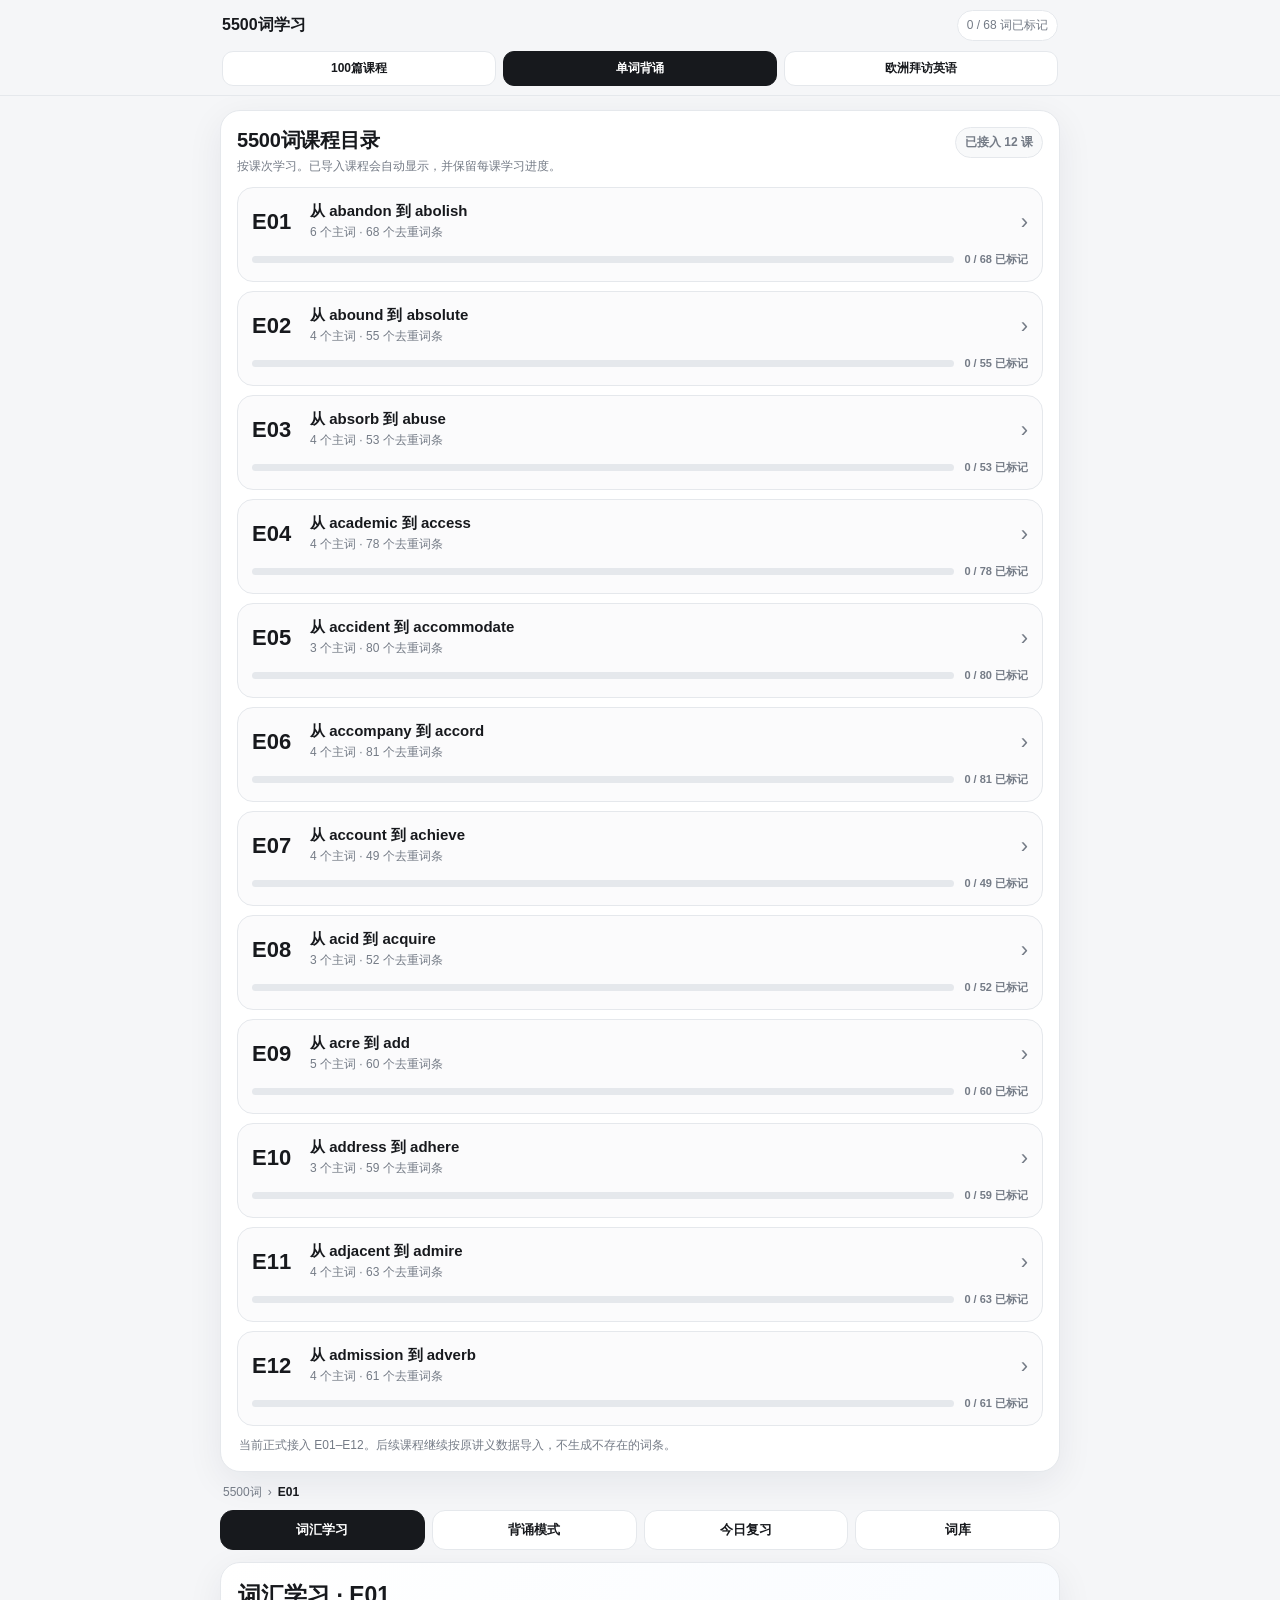
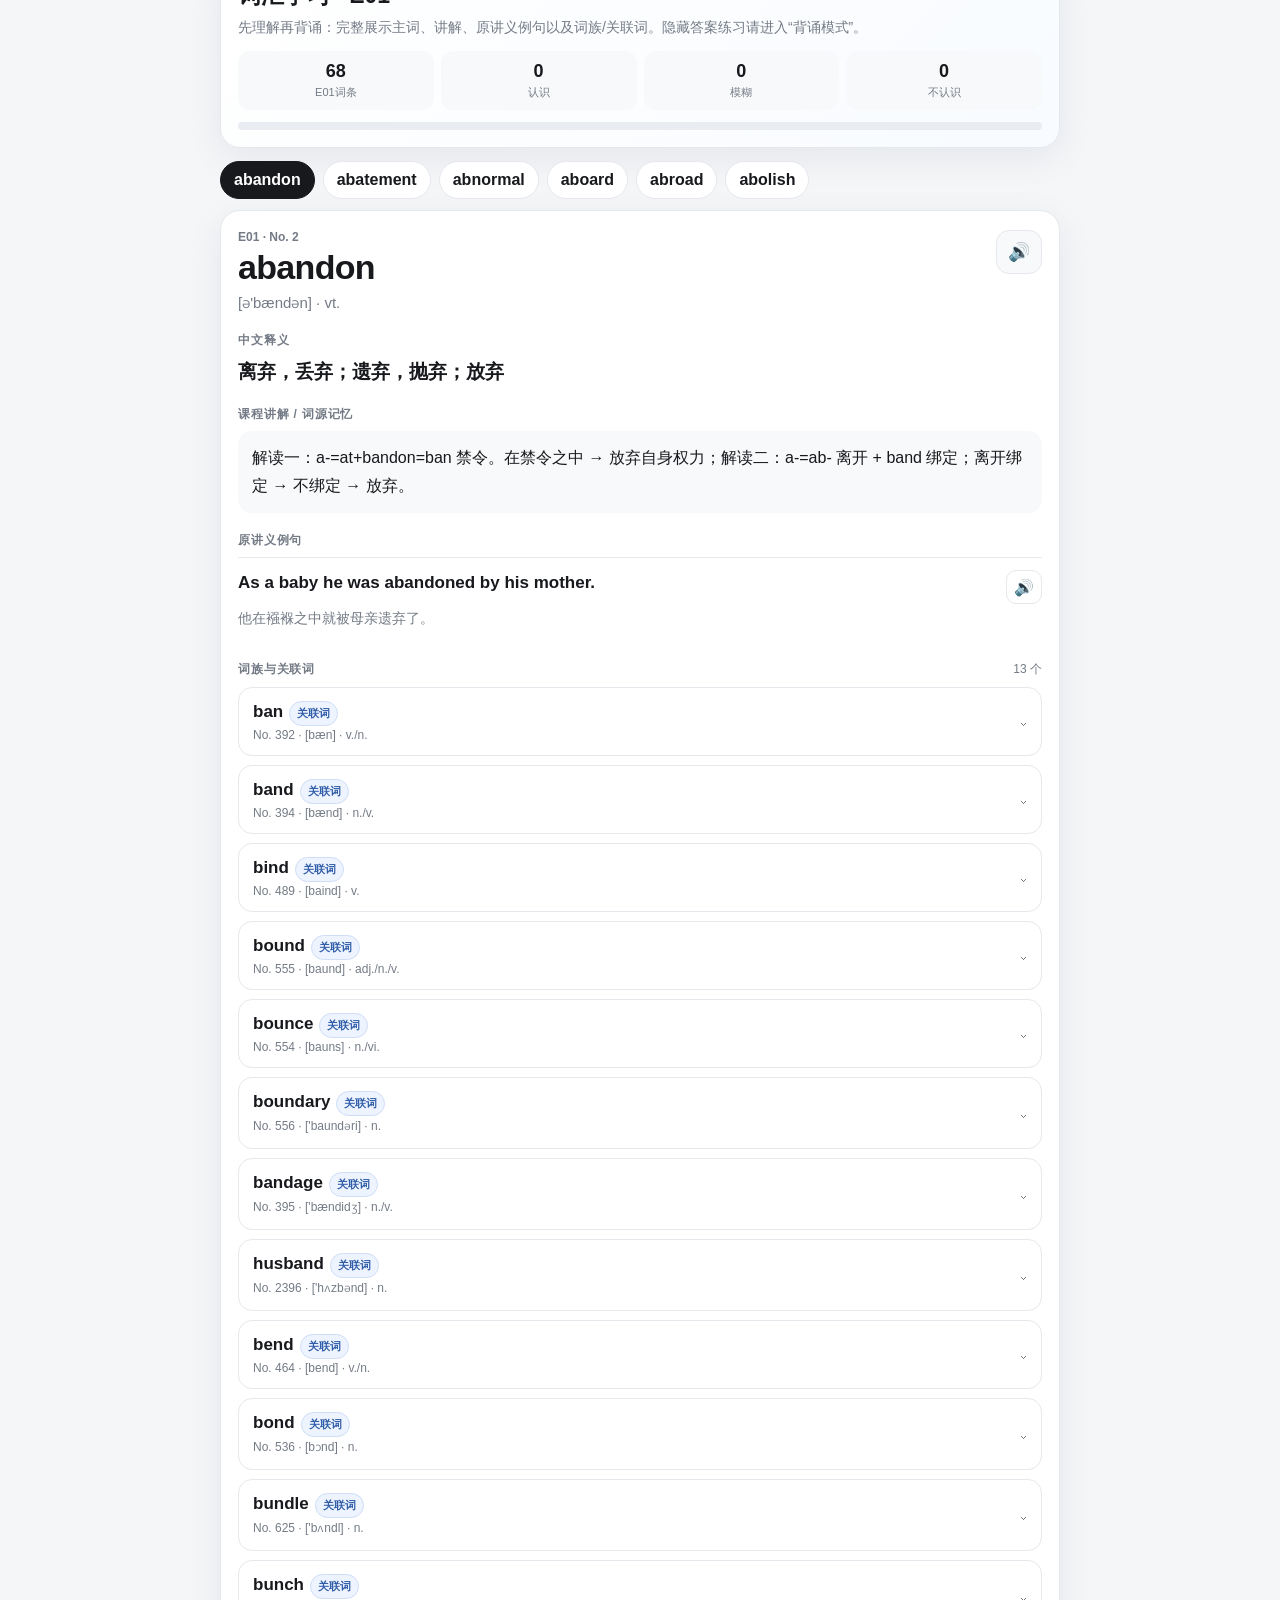
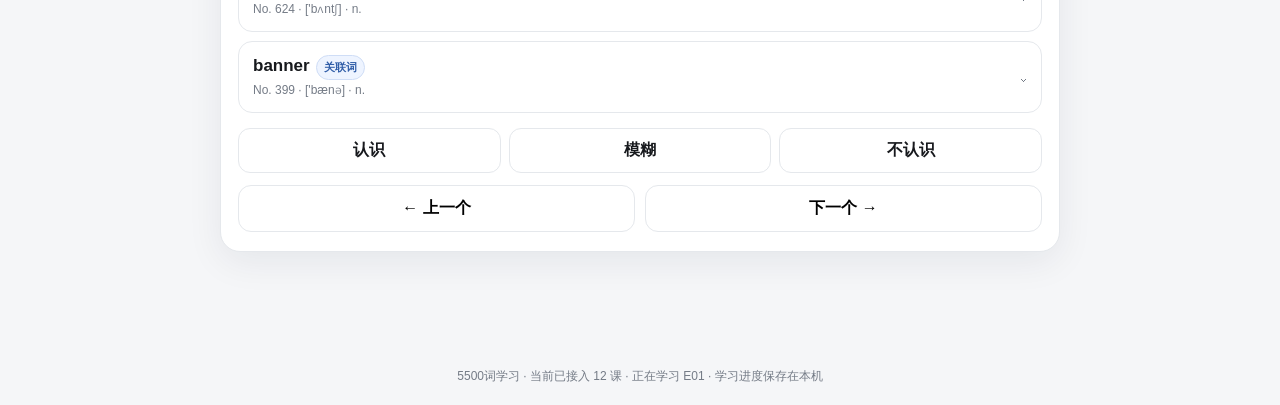
==== vocab.html @ 500f9f82 "feat: show E01-E12 vocabulary coverage" ====
<!doctype html>
<html lang="zh-CN">
<head>
<meta charset="utf-8">
<meta name="viewport" content="width=device-width, initial-scale=1, viewport-fit=cover">
<meta name="apple-mobile-web-app-capable" content="yes">
<meta name="apple-mobile-web-app-status-bar-style" content="default">
<link rel="manifest" href="./manifest.webmanifest">
<link rel="apple-touch-icon" href="./apple-touch-icon.png">
<meta name="theme-color" content="#f5f6f8">
<title>5500词课程｜背英语</title>
<link rel="stylesheet" href="./vocab.css">
<link rel="stylesheet" href="./vocab-directory.css">
</head>
<body>
<header><div class="top"><div class="brand">5500词学习</div><div class="pill" id="pstate">0 / 0 词已标记</div></div><nav class="global-nav" aria-label="学习板块"><a href="./index.html">100篇课程</a><a class="active" href="./vocab.html" aria-current="page">单词背诵</a><a href="./visit.html">欧洲拜访英语</a></nav></header>
<main>
<section class="course-directory" id="course-directory" aria-label="单词课程目录">
  <div class="directory-head"><div><div class="directory-title">5500词课程目录</div><div class="directory-sub">按课次学习。已导入课程会自动显示，并保留每课学习进度。</div></div><div class="directory-count" id="directory-count">已接入 0 课</div></div>
  <div class="directory-list" id="directory-list"></div>
  <div class="directory-note">当前正式接入 E01–E12。后续课程继续按原讲义数据导入，不生成不存在的词条。</div>
</section>
<div class="course-breadcrumb"><span>5500词</span><span>›</span><b id="crumb-lesson">E01</b></div>
<div class="module-nav"><button id="nav-course" class="active" onclick="setModule('course')">词汇学习</button><button id="nav-memorize" onclick="setModule('memorize')">背诵模式</button><button id="nav-review" onclick="setModule('review')">今日复习</button><button id="nav-library" onclick="setModule('library')">词库</button></div>
<section class="hero"><h1 id="hero-title">词汇学习</h1><p id="hero-desc"></p><div class="statgrid"><div class="stat"><b id="st-total">0</b><span id="st-total-label">词条</span></div><div class="stat"><b id="st-know">0</b><span>认识</span></div><div class="stat"><b id="st-fuzzy">0</b><span>模糊</span></div><div class="stat"><b id="st-no">0</b><span>不认识</span></div></div><div class="progress"><i id="bar"></i></div></section>
<section id="course-view"><div class="tabs" id="tabs"></div><div id="cards"></div></section>
<section id="memorize-view" class="hidden"></section><section id="review-view" class="hidden"></section><section id="library-view" class="hidden"></section>
</main>
<footer>5500词学习 · <span id="footer-current">当前已接入 12 课</span> · 学习进度保存在本机</footer>
<script src="./vocab-data-1.js"></script><script src="./vocab-data-2.js"></script><script src="./vocab-e02.js"></script><script src="./vocab-e03.js"></script><script src="./vocab-app-v2.js"></script><script src="./vocab-app-extend.js"></script>
</body></html>
---- vocab.css ----
:root{--bg:#f5f6f8;--card:#fff;--text:#17191d;--muted:#747b86;--line:#e5e8ec;--blue:#2563eb;--green:#17803d;--amber:#a86600;--red:#b42318;--shadow:0 10px 36px rgba(20,30,55,.07)}
@media(prefers-color-scheme:dark){:root{--bg:#0f1115;--card:#171a21;--text:#f3f5f7;--muted:#a6adb7;--line:#2a3039;--blue:#7da2ff;--shadow:none}}
*{box-sizing:border-box}html{scroll-behavior:smooth}
body{margin:0;background:var(--bg);color:var(--text);font-family:-apple-system,BlinkMacSystemFont,"SF Pro Text","PingFang SC","Helvetica Neue",Arial,sans-serif;-webkit-font-smoothing:antialiased}
button,input{font:inherit}
header{position:sticky;top:0;z-index:30;background:color-mix(in srgb,var(--bg) 92%,transparent);backdrop-filter:blur(18px);border-bottom:1px solid var(--line)}
.top{max-width:860px;margin:auto;padding:10px 12px;display:flex;align-items:center;gap:10px}
.brand{font-weight:850;flex:1}.pill{font-size:12px;color:var(--muted);padding:6px 9px;border:1px solid var(--line);border-radius:999px;background:var(--card)}
.global-nav{max-width:860px;margin:auto;padding:0 12px 9px;display:grid;grid-template-columns:repeat(3,1fr);gap:7px}.global-nav a{text-decoration:none;text-align:center;color:var(--text);background:var(--card);border:1px solid var(--line);border-radius:11px;padding:8px 4px;font-size:12px;font-weight:800}.global-nav a.active{background:var(--text);color:var(--card);border-color:var(--text)}
main{max-width:860px;margin:auto;padding:12px 10px 84px}
.module-nav{display:grid;grid-template-columns:repeat(4,1fr);gap:7px;margin:2px 0 12px}
.module-nav button{padding:10px 5px;border:1px solid var(--line);border-radius:13px;background:var(--card);font-size:13px;font-weight:800;color:var(--text)}
.module-nav button.active{background:#17191d;color:#fff;border-color:#17191d}
.hero{background:linear-gradient(135deg,#fff 0%,#f8fbff 100%);border:1px solid var(--line);border-radius:20px;padding:17px;margin-bottom:12px;box-shadow:var(--shadow)}
.hero h1{font-size:23px;margin:0 0 6px}.hero p{margin:0;color:var(--muted);line-height:1.55;font-size:14px}
.statgrid{display:grid;grid-template-columns:repeat(4,1fr);gap:7px;margin-top:13px}
.stat{background:color-mix(in srgb,var(--bg) 70%,var(--card));border-radius:12px;padding:10px 6px;text-align:center}.stat b{display:block;font-size:18px}.stat span{font-size:11px;color:var(--muted)}
.progress{height:8px;background:#e9edf2;border-radius:999px;overflow:hidden;margin-top:12px}.progress>i{display:block;height:100%;width:0;background:#2563eb;transition:.25s}
.mode-switch{display:flex;gap:8px;margin:0 0 12px}
.mode-switch button{flex:1;border:1px solid var(--line);background:var(--card);border-radius:13px;padding:10px;font-weight:800}
.mode-switch button.active{background:#eaf2ff;color:#174ea6;border-color:#bdd0f8}
.tabs{display:flex;gap:8px;overflow:auto;padding:1px 0 11px}
.tab{border:1px solid var(--line);background:var(--card);border-radius:999px;padding:9px 13px;font-weight:750;white-space:nowrap;color:var(--text)}
.tab.active{background:#17191d;color:#fff;border-color:#17191d}
.card{background:var(--card);border:1px solid var(--line);border-radius:20px;padding:19px 17px;margin-bottom:12px;box-shadow:var(--shadow)}
.headline{display:flex;gap:10px;align-items:flex-start}.num{font-size:12px;color:var(--muted);font-weight:800;margin-bottom:5px}
.word{font-size:34px;font-weight:850;letter-spacing:-.02em;line-height:1.1;cursor:pointer}.ipa{font-size:15px;color:var(--muted);margin-top:7px}
.speak{margin-left:auto;border:1px solid var(--line);background:color-mix(in srgb,var(--bg) 70%,var(--card));border-radius:13px;min-width:44px;height:44px;padding:0 11px;font-size:18px}
.section{margin-top:19px}.label{font-size:12px;font-weight:850;letter-spacing:.07em;color:var(--muted);text-transform:uppercase;margin-bottom:8px}
.meaning{font-size:19px;line-height:1.6;font-weight:650}.explain{font-size:16px;line-height:1.75;background:color-mix(in srgb,var(--bg) 70%,var(--card));border-radius:14px;padding:13px 14px}
.example{padding:12px 0;border-top:1px solid var(--line)}.example:first-child{border-top:0;padding-top:0}
.ex-top{display:flex;gap:8px;align-items:flex-start}.en{font-size:17px;line-height:1.55;font-weight:620;flex:1;cursor:pointer}.zh{font-size:14px;color:var(--muted);line-height:1.55;margin-top:4px}
.ex-speak{border:1px solid var(--line);background:var(--card);border-radius:10px;min-width:36px;height:34px}
.related-head{display:flex;align-items:center;justify-content:space-between;gap:10px}.related-count{font-size:12px;color:var(--muted)}
details{border:1px solid var(--line);border-radius:14px;margin-top:9px;overflow:hidden;background:#fff}
summary{list-style:none;cursor:pointer;padding:13px 14px;display:grid;grid-template-columns:1fr auto;gap:2px 10px;align-items:center}
summary::-webkit-details-marker{display:none}.rword{font-weight:800;font-size:17px}.rmeta{font-size:12px;color:var(--muted)}.chev{grid-column:2;grid-row:1/3;color:var(--muted)}
.rbody{border-top:1px solid var(--line);padding:13px 14px;background:color-mix(in srgb,var(--bg) 55%,var(--card))}
.tag{display:inline-block;font-size:11px;padding:4px 7px;border-radius:999px;background:#fff4e5;color:#9a5b00;margin-left:6px;border:1px solid #f4d2a4}
.rstate{font-size:11px;font-weight:800;padding:4px 7px;border-radius:999px;justify-self:end;align-self:center}
.rstate.know{background:#eaf7ee;color:#176b2e}.rstate.fuzzy{background:#fff7e6;color:#8a5b00}.rstate.no{background:#fff0ef;color:#a1271b}
.status,.related-status{display:grid;grid-template-columns:1fr 1fr 1fr;gap:8px;margin-top:15px}
.status button,.related-status button{border:1px solid var(--line);border-radius:12px;padding:11px 5px;background:var(--card);font-weight:800;color:var(--text)}
.status button.active[data-state="know"],.related-status button.active[data-rstate="know"]{background:#eaf7ee;color:#176b2e;border-color:#b7dfc2}
.status button.active[data-state="fuzzy"],.related-status button.active[data-rstate="fuzzy"]{background:#fff7e6;color:#8a5b00;border-color:#eed29a}
.status button.active[data-state="no"],.related-status button.active[data-rstate="no"]{background:#fff0ef;color:#a1271b;border-color:#efbbb5}
.collapse-bottom{width:100%;margin-top:14px;border:1px solid var(--line);border-radius:12px;padding:11px;background:color-mix(in srgb,var(--bg) 75%,var(--card));color:var(--text);font-weight:800}
.nav{display:grid;grid-template-columns:1fr 1fr;gap:10px;margin-top:12px}.nav button{padding:12px;border:1px solid var(--line);border-radius:13px;background:var(--card);font-weight:800}
.answer-cover{text-align:center;padding:22px 4px 8px}.answer-cover p{color:var(--muted);font-size:14px}.reveal{width:100%;padding:13px;border:0;border-radius:14px;background:#17191d;color:#fff;font-weight:850}
.queue-meta{font-size:13px;color:var(--muted);margin-bottom:10px}.queue-actions{display:flex;gap:8px;flex-wrap:wrap;margin-top:12px}.queue-actions button{border:1px solid var(--line);background:var(--card);border-radius:999px;padding:8px 11px;font-size:12px;font-weight:750}
.search{width:100%;border:1px solid var(--line);border-radius:13px;padding:12px 13px;background:var(--card);font-size:16px;outline:none}
.wordlist{margin-top:10px}.wordrow{display:grid;grid-template-columns:1fr auto;gap:4px 10px;padding:12px 2px;border-top:1px solid var(--line);cursor:pointer}.wordrow:first-child{border-top:0}.wordrow b{font-size:16px}.wordrow small{color:var(--muted)}.state-dot{font-size:11px;font-weight:800;border-radius:999px;padding:4px 7px;align-self:center}
.empty{text-align:center;color:var(--muted);padding:30px 10px;line-height:1.6}
.hidden{display:none!important}
footer{text-align:center;color:var(--muted);font-size:12px;padding:20px}
@media(max-width:520px){main{padding-left:8px;padding-right:8px}.card,.hero{border-radius:18px}.word{font-size:32px}.module-nav button{font-size:12px;padding:9px 2px}.statgrid{grid-template-columns:repeat(2,1fr)}}
---- vocab-directory.css ----
.course-directory{background:var(--card);border:1px solid var(--line);border-radius:20px;padding:16px;margin:2px 0 12px;box-shadow:var(--shadow)}
.directory-head{display:flex;align-items:flex-start;justify-content:space-between;gap:12px;margin-bottom:12px}.directory-title{font-size:20px;font-weight:850;letter-spacing:-.01em}.directory-sub{font-size:12px;color:var(--muted);margin-top:4px}.directory-count{font-size:12px;font-weight:800;color:var(--muted);border:1px solid var(--line);border-radius:999px;padding:6px 9px;white-space:nowrap;background:color-mix(in srgb,var(--bg) 70%,var(--card))}
.directory-list{display:grid;gap:9px}.directory-item{width:100%;border:1px solid var(--line);background:color-mix(in srgb,var(--bg) 45%,var(--card));border-radius:16px;padding:14px;text-align:left;color:var(--text);cursor:pointer}.directory-item:active{transform:scale(.995)}
.directory-row{display:flex;align-items:center;gap:10px}.directory-code{font-size:22px;font-weight:900;min-width:48px}.directory-meta{flex:1;min-width:0}.directory-name{font-weight:820;font-size:15px}.directory-detail{font-size:12px;color:var(--muted);margin-top:3px}.directory-arrow{font-size:22px;color:var(--muted)}
.directory-progress-row{display:flex;align-items:center;gap:10px;margin-top:11px}.directory-progress{height:7px;background:var(--line);border-radius:999px;overflow:hidden;flex:1}.directory-progress i{display:block;height:100%;width:0;background:var(--blue);transition:.25s}.directory-progress-text{font-size:11px;color:var(--muted);font-weight:750;white-space:nowrap}
.directory-note{font-size:12px;color:var(--muted);line-height:1.55;margin-top:10px;padding:0 2px}.course-breadcrumb{display:flex;align-items:center;gap:6px;font-size:12px;color:var(--muted);margin:0 0 9px 3px}.course-breadcrumb b{color:var(--text)}
@media(max-width:520px){.course-directory{border-radius:18px;padding:14px}.directory-title{font-size:18px}.directory-code{font-size:20px}.directory-count{font-size:11px;padding:5px 8px}}
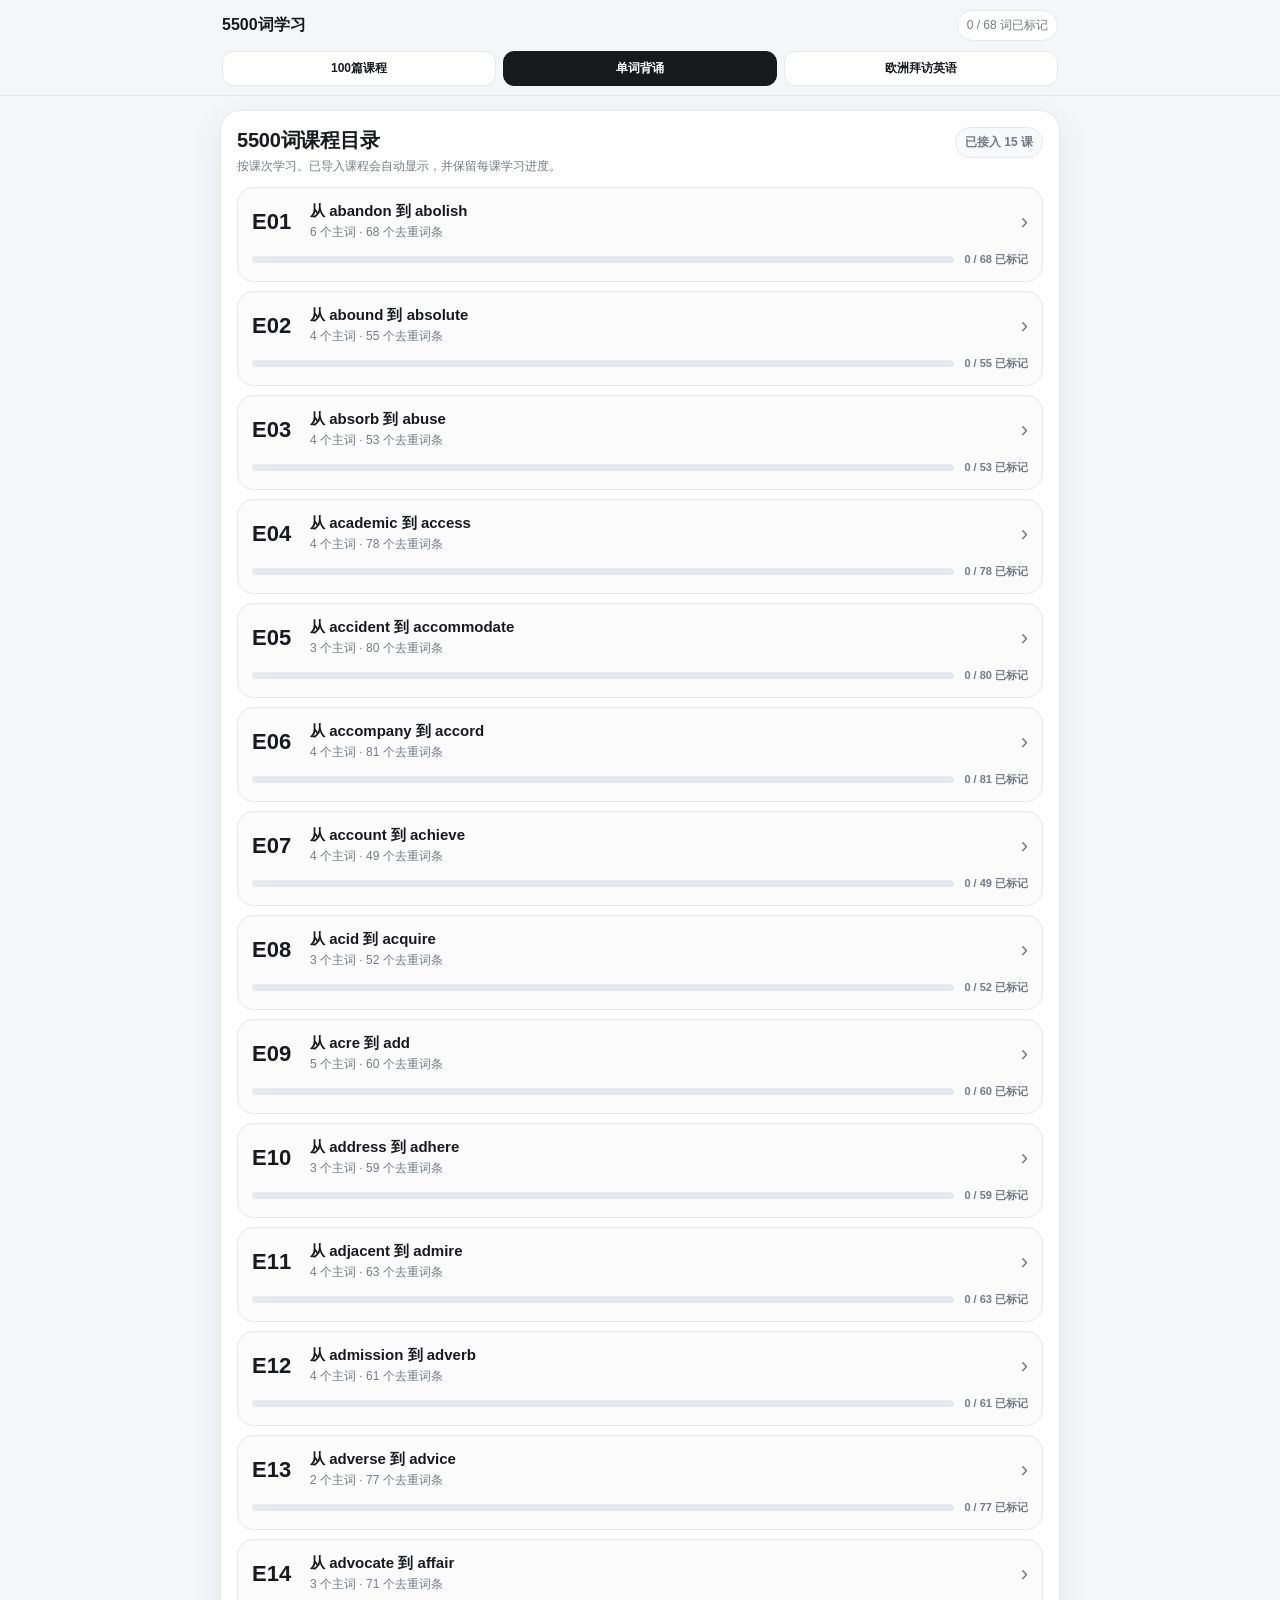
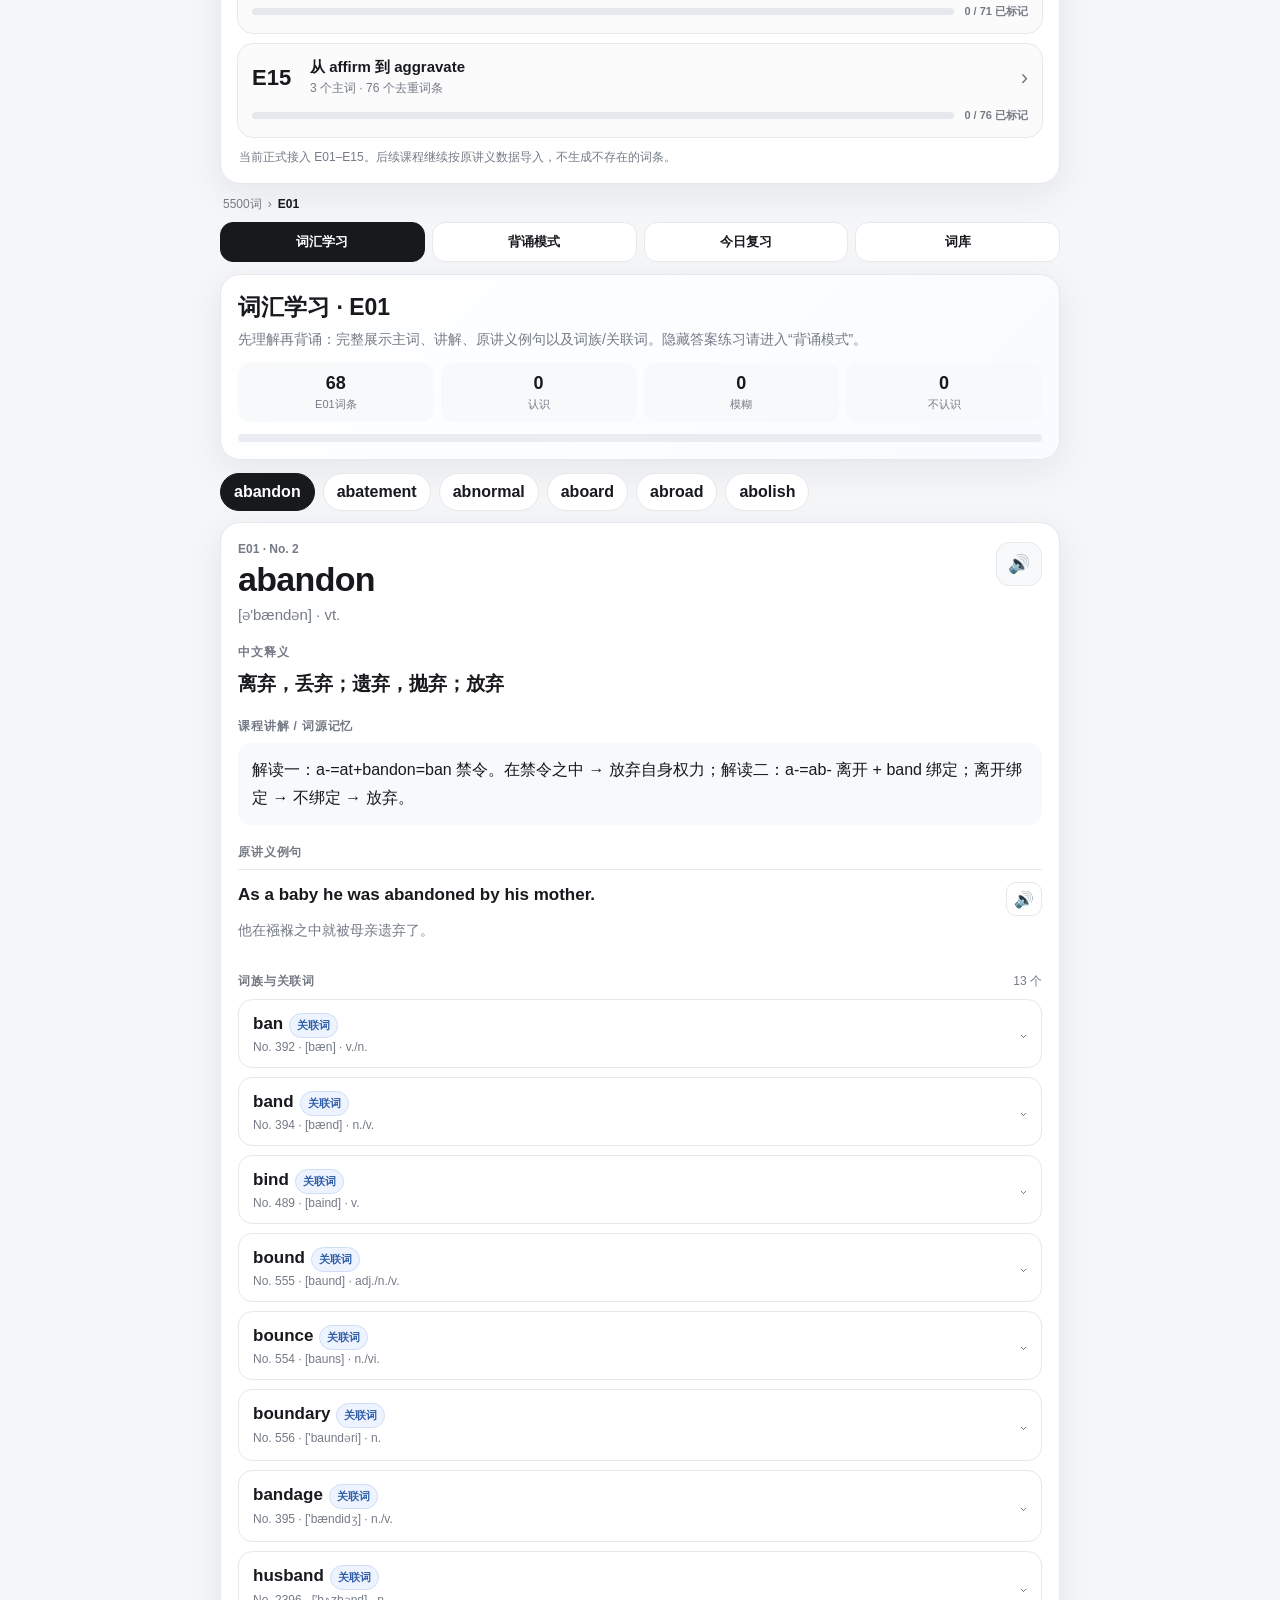
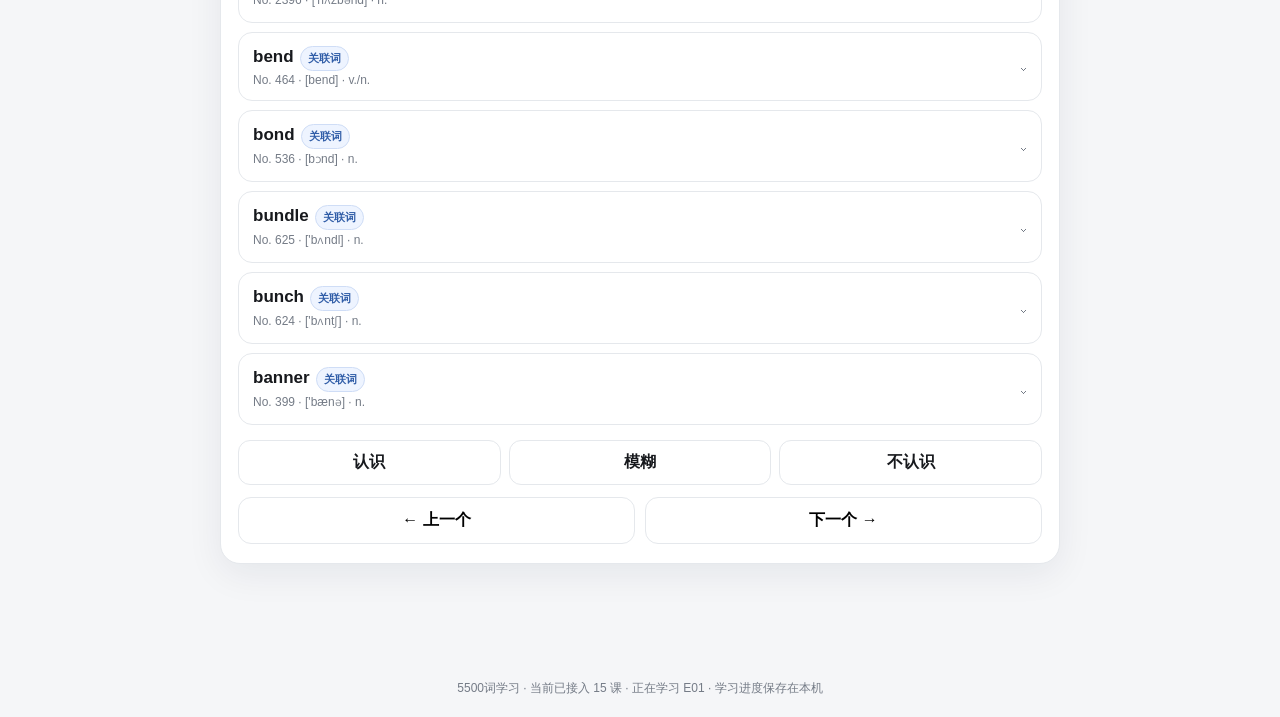
==== commit 374033d5: "feat: show E01-E15 vocabulary coverage" ====
--- a/vocab.html
+++ b/vocab.html
@@ -18,7 +18,7 @@
 <section class="course-directory" id="course-directory" aria-label="单词课程目录">
   <div class="directory-head"><div><div class="directory-title">5500词课程目录</div><div class="directory-sub">按课次学习。已导入课程会自动显示，并保留每课学习进度。</div></div><div class="directory-count" id="directory-count">已接入 0 课</div></div>
   <div class="directory-list" id="directory-list"></div>
-  <div class="directory-note">当前正式接入 E01–E12。后续课程继续按原讲义数据导入，不生成不存在的词条。</div>
+  <div class="directory-note">当前正式接入 E01–E15。后续课程继续按原讲义数据导入，不生成不存在的词条。</div>
 </section>
 <div class="course-breadcrumb"><span>5500词</span><span>›</span><b id="crumb-lesson">E01</b></div>
 <div class="module-nav"><button id="nav-course" class="active" onclick="setModule('course')">词汇学习</button><button id="nav-memorize" onclick="setModule('memorize')">背诵模式</button><button id="nav-review" onclick="setModule('review')">今日复习</button><button id="nav-library" onclick="setModule('library')">词库</button></div>
@@ -26,6 +26,6 @@
 <section id="course-view"><div class="tabs" id="tabs"></div><div id="cards"></div></section>
 <section id="memorize-view" class="hidden"></section><section id="review-view" class="hidden"></section><section id="library-view" class="hidden"></section>
 </main>
-<footer>5500词学习 · <span id="footer-current">当前已接入 12 课</span> · 学习进度保存在本机</footer>
+<footer>5500词学习 · <span id="footer-current">当前已接入 15 课</span> · 学习进度保存在本机</footer>
 <script src="./vocab-data-1.js"></script><script src="./vocab-data-2.js"></script><script src="./vocab-e02.js"></script><script src="./vocab-e03.js"></script><script src="./vocab-app-v2.js"></script><script src="./vocab-app-extend.js"></script>
 </body></html>
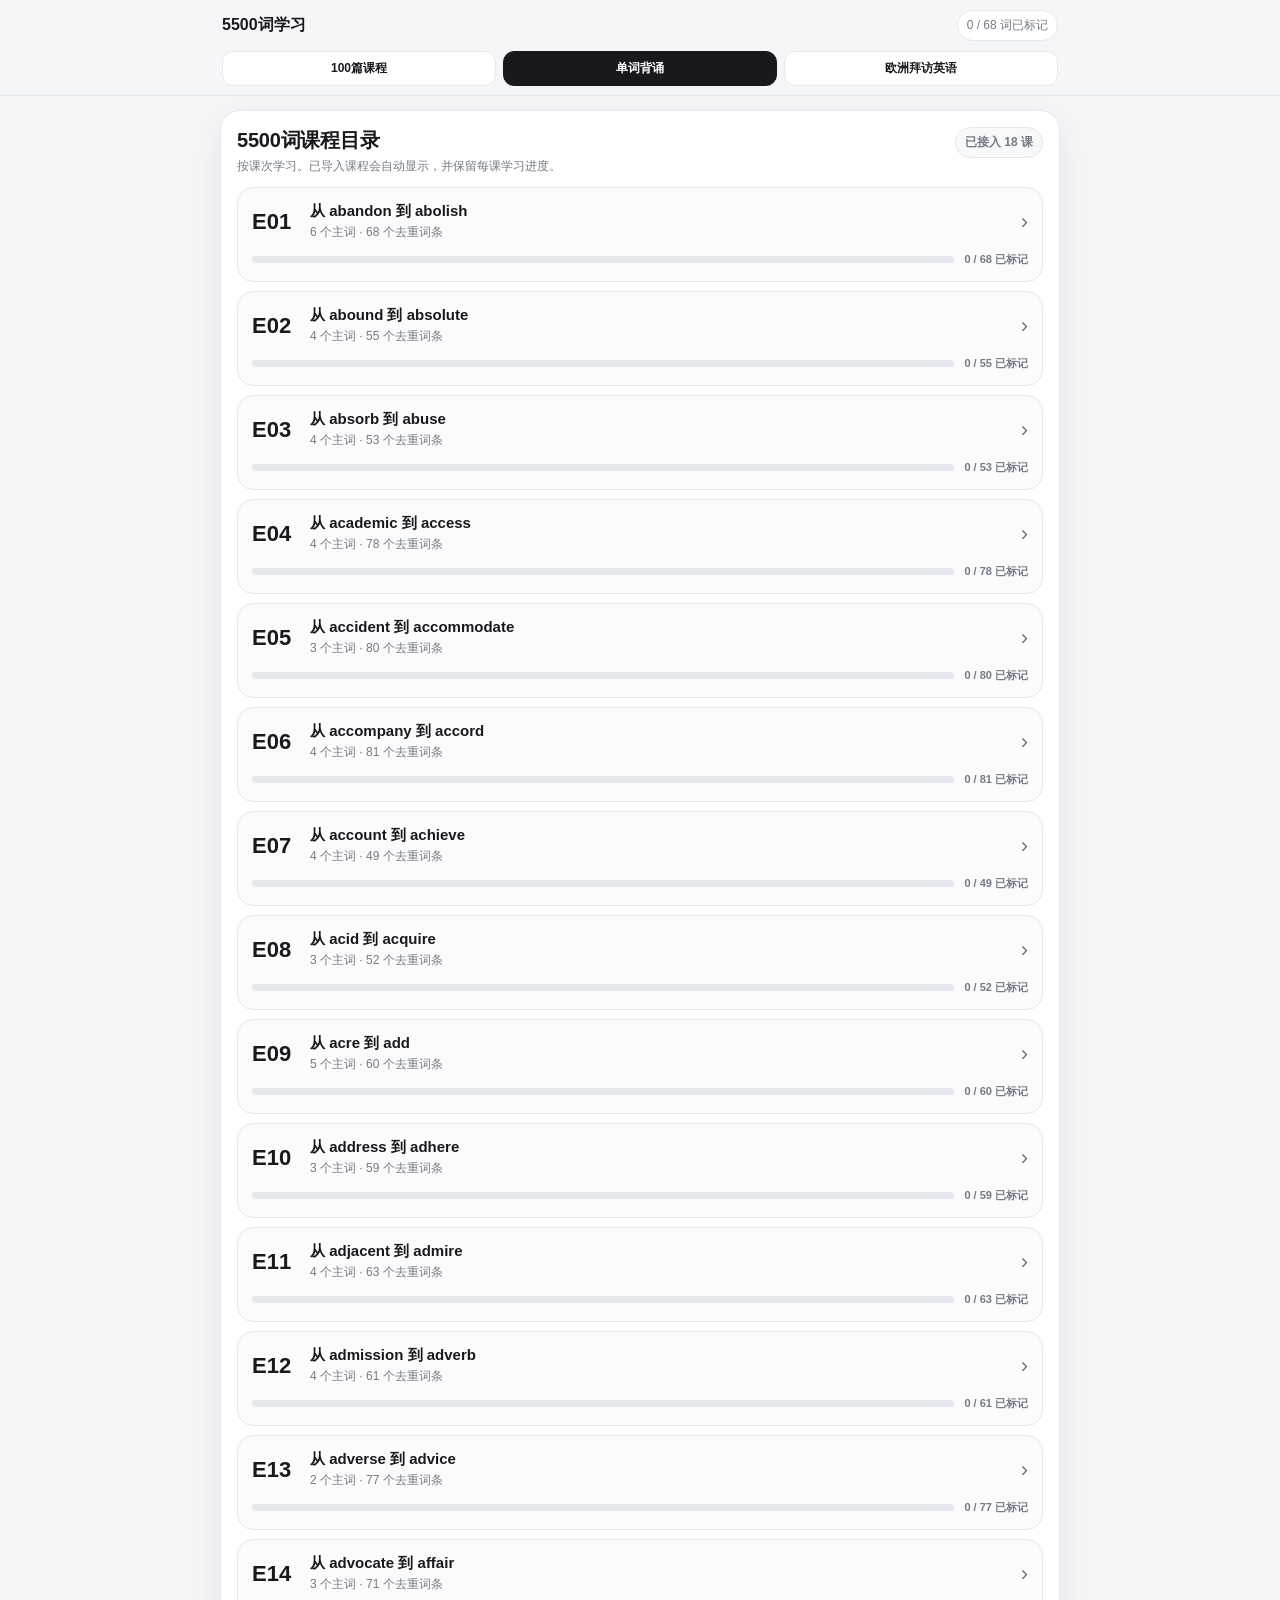
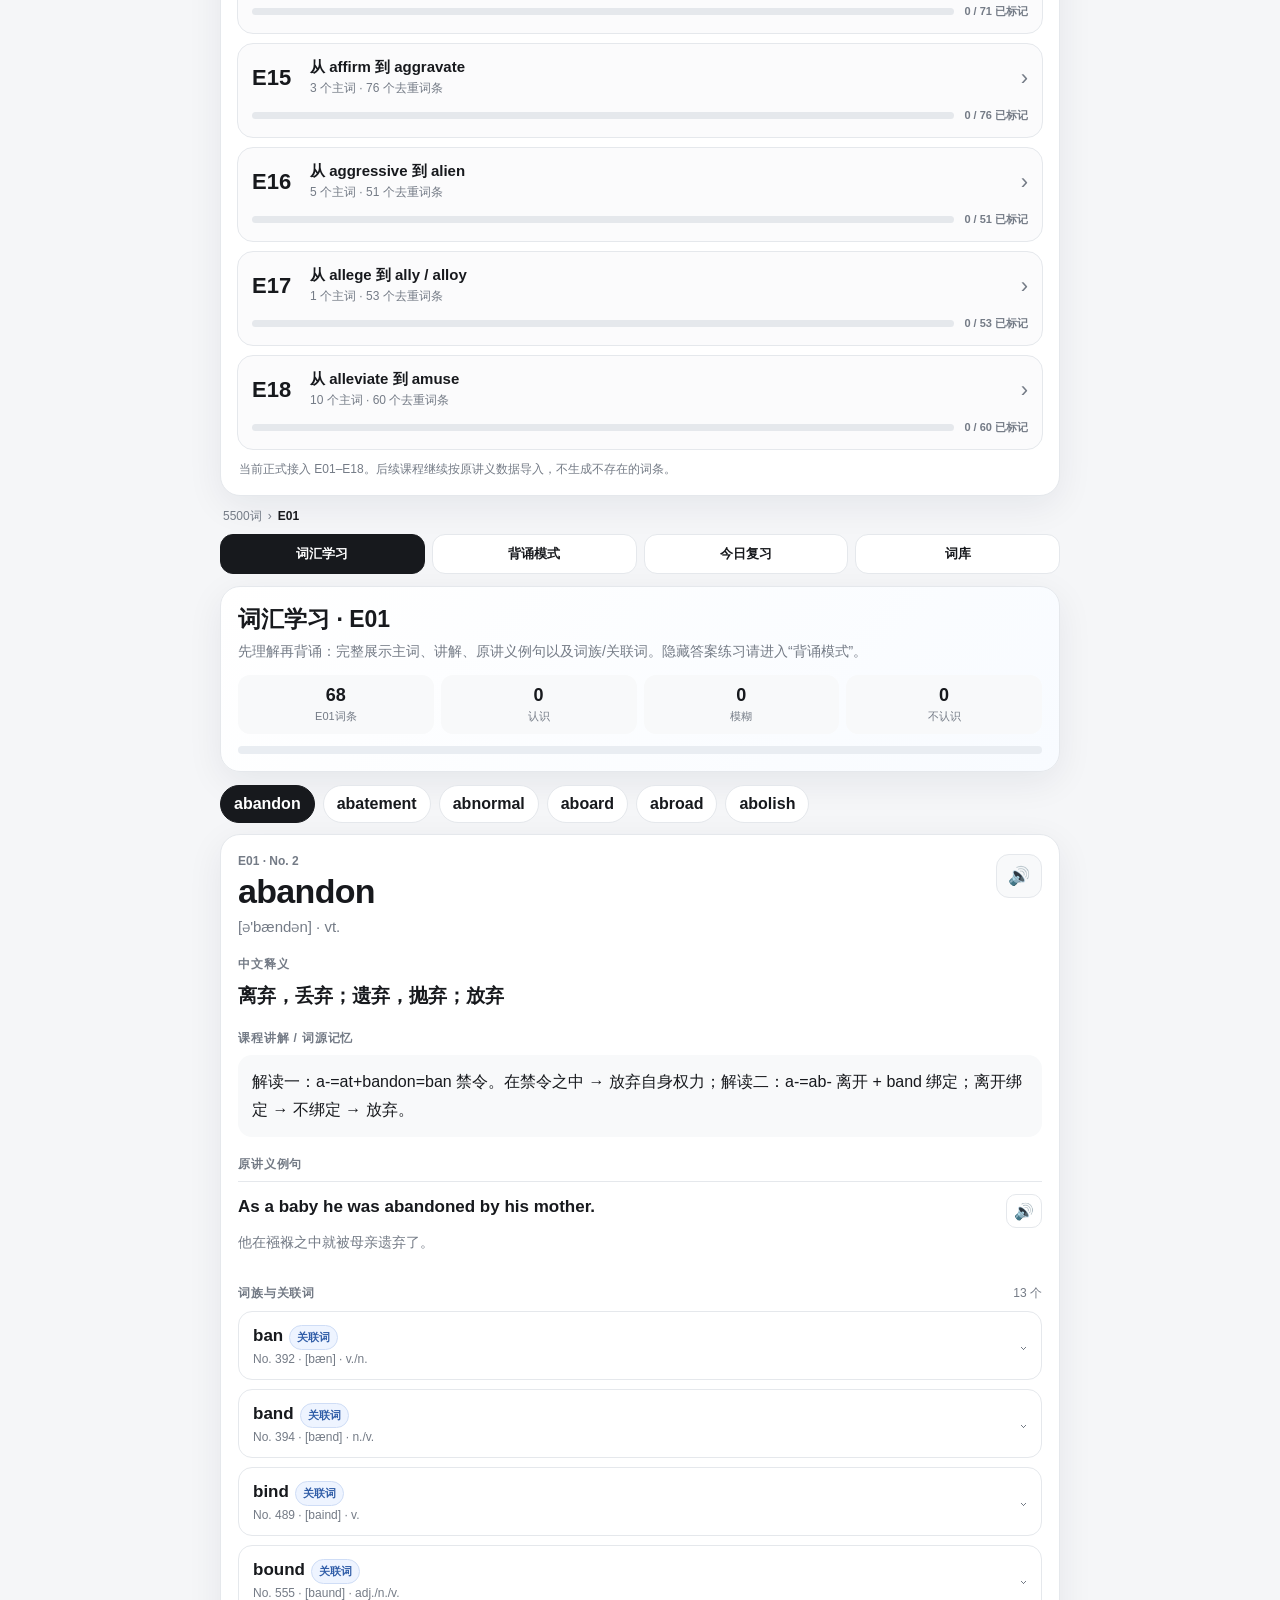
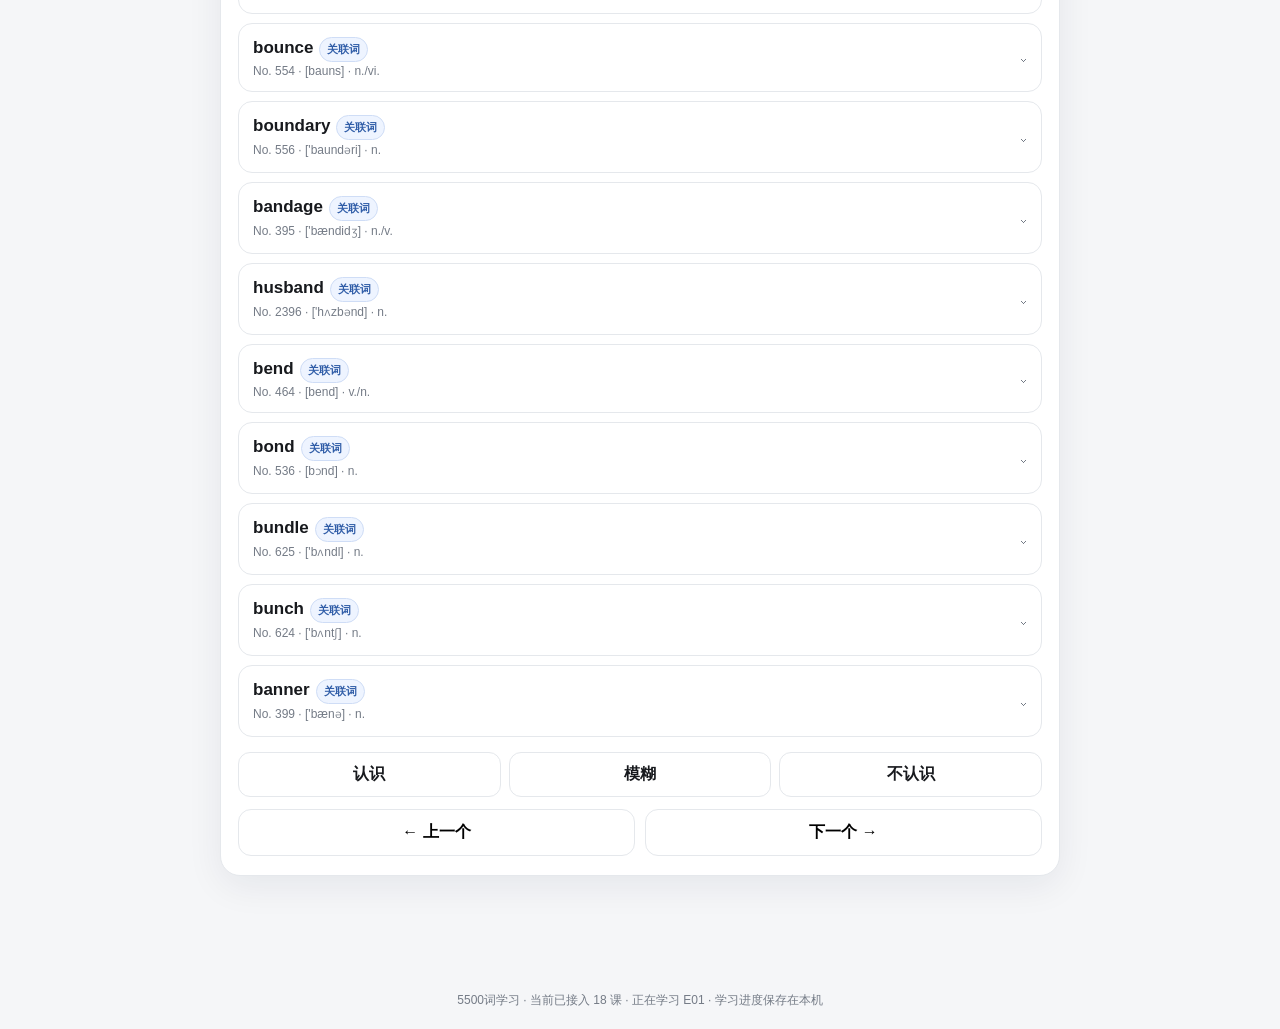
==== commit 5cffd462: "feat: show E01-E18 vocabulary coverage" ====
--- a/vocab.html
+++ b/vocab.html
@@ -18,7 +18,7 @@
 <section class="course-directory" id="course-directory" aria-label="单词课程目录">
   <div class="directory-head"><div><div class="directory-title">5500词课程目录</div><div class="directory-sub">按课次学习。已导入课程会自动显示，并保留每课学习进度。</div></div><div class="directory-count" id="directory-count">已接入 0 课</div></div>
   <div class="directory-list" id="directory-list"></div>
-  <div class="directory-note">当前正式接入 E01–E15。后续课程继续按原讲义数据导入，不生成不存在的词条。</div>
+  <div class="directory-note">当前正式接入 E01–E18。后续课程继续按原讲义数据导入，不生成不存在的词条。</div>
 </section>
 <div class="course-breadcrumb"><span>5500词</span><span>›</span><b id="crumb-lesson">E01</b></div>
 <div class="module-nav"><button id="nav-course" class="active" onclick="setModule('course')">词汇学习</button><button id="nav-memorize" onclick="setModule('memorize')">背诵模式</button><button id="nav-review" onclick="setModule('review')">今日复习</button><button id="nav-library" onclick="setModule('library')">词库</button></div>
@@ -26,6 +26,6 @@
 <section id="course-view"><div class="tabs" id="tabs"></div><div id="cards"></div></section>
 <section id="memorize-view" class="hidden"></section><section id="review-view" class="hidden"></section><section id="library-view" class="hidden"></section>
 </main>
-<footer>5500词学习 · <span id="footer-current">当前已接入 15 课</span> · 学习进度保存在本机</footer>
+<footer>5500词学习 · <span id="footer-current">当前已接入 18 课</span> · 学习进度保存在本机</footer>
 <script src="./vocab-data-1.js"></script><script src="./vocab-data-2.js"></script><script src="./vocab-e02.js"></script><script src="./vocab-e03.js"></script><script src="./vocab-app-v2.js"></script><script src="./vocab-app-extend.js"></script>
 </body></html>
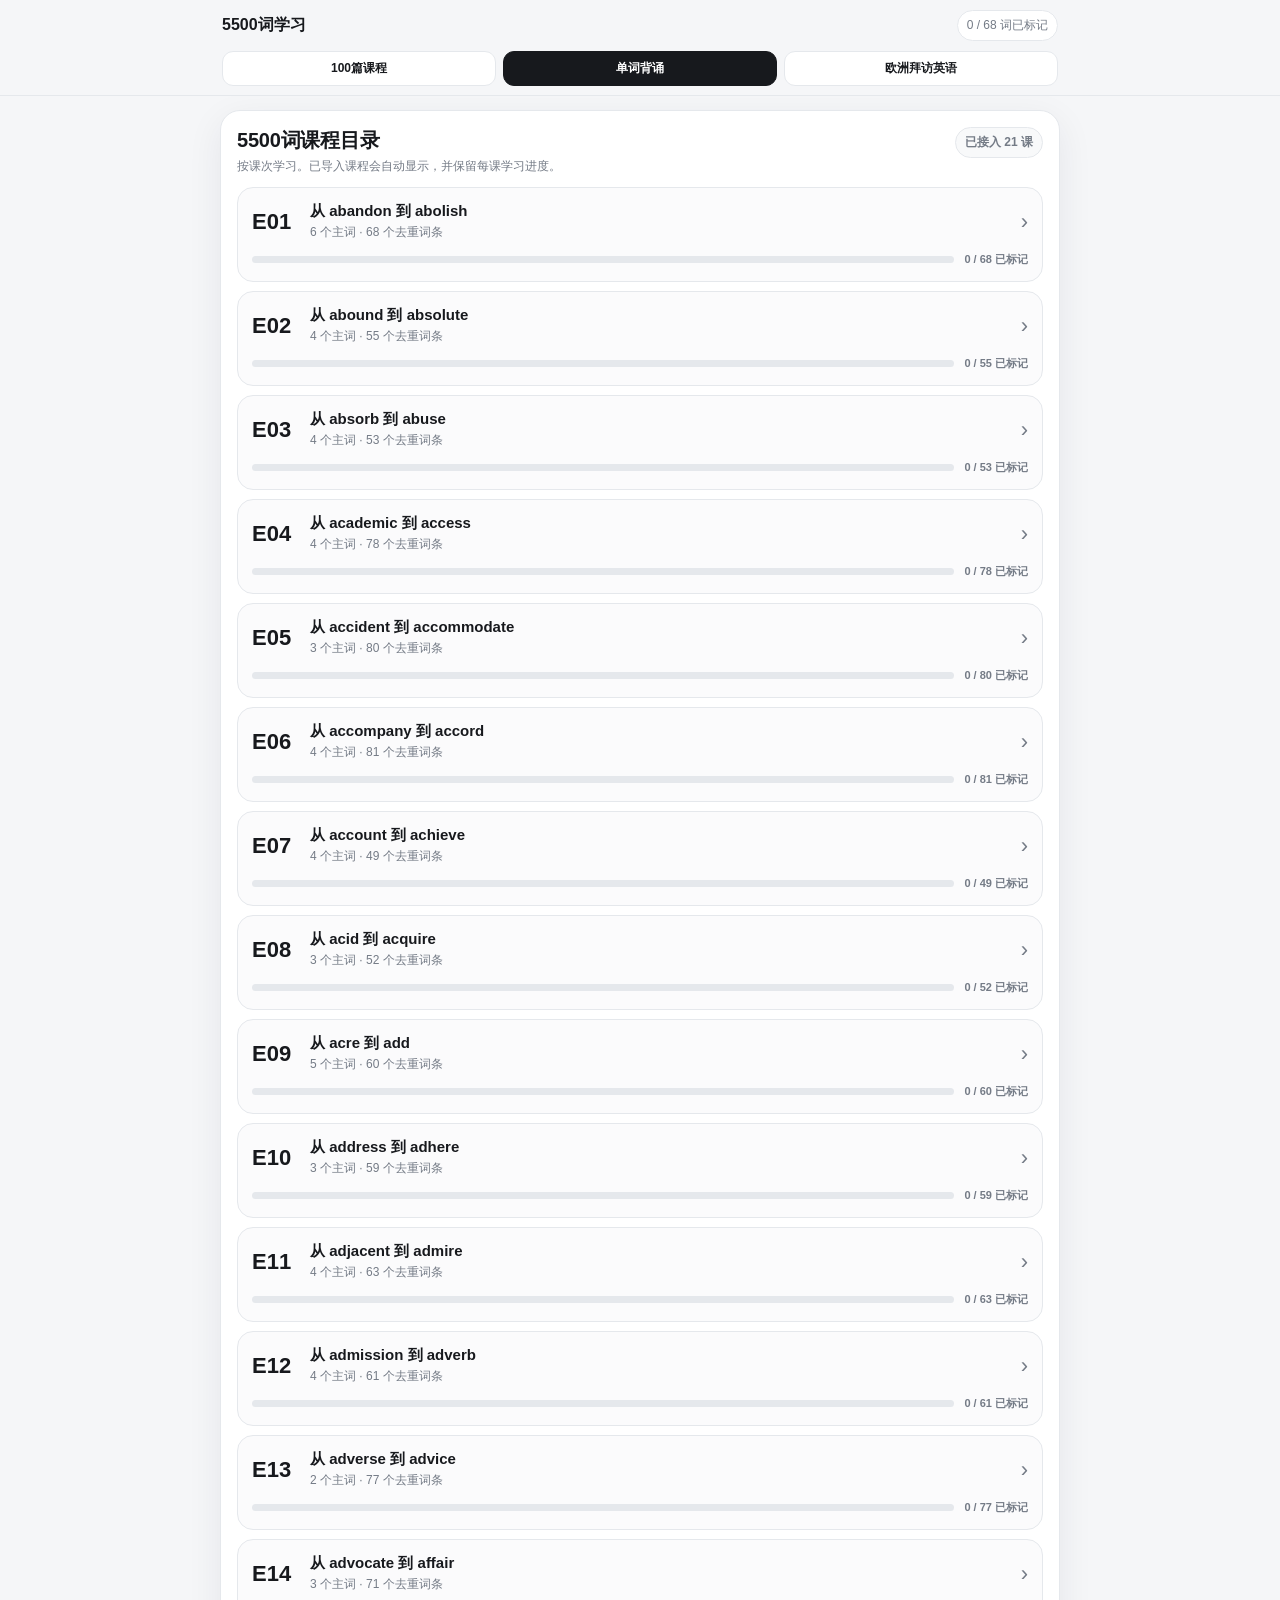
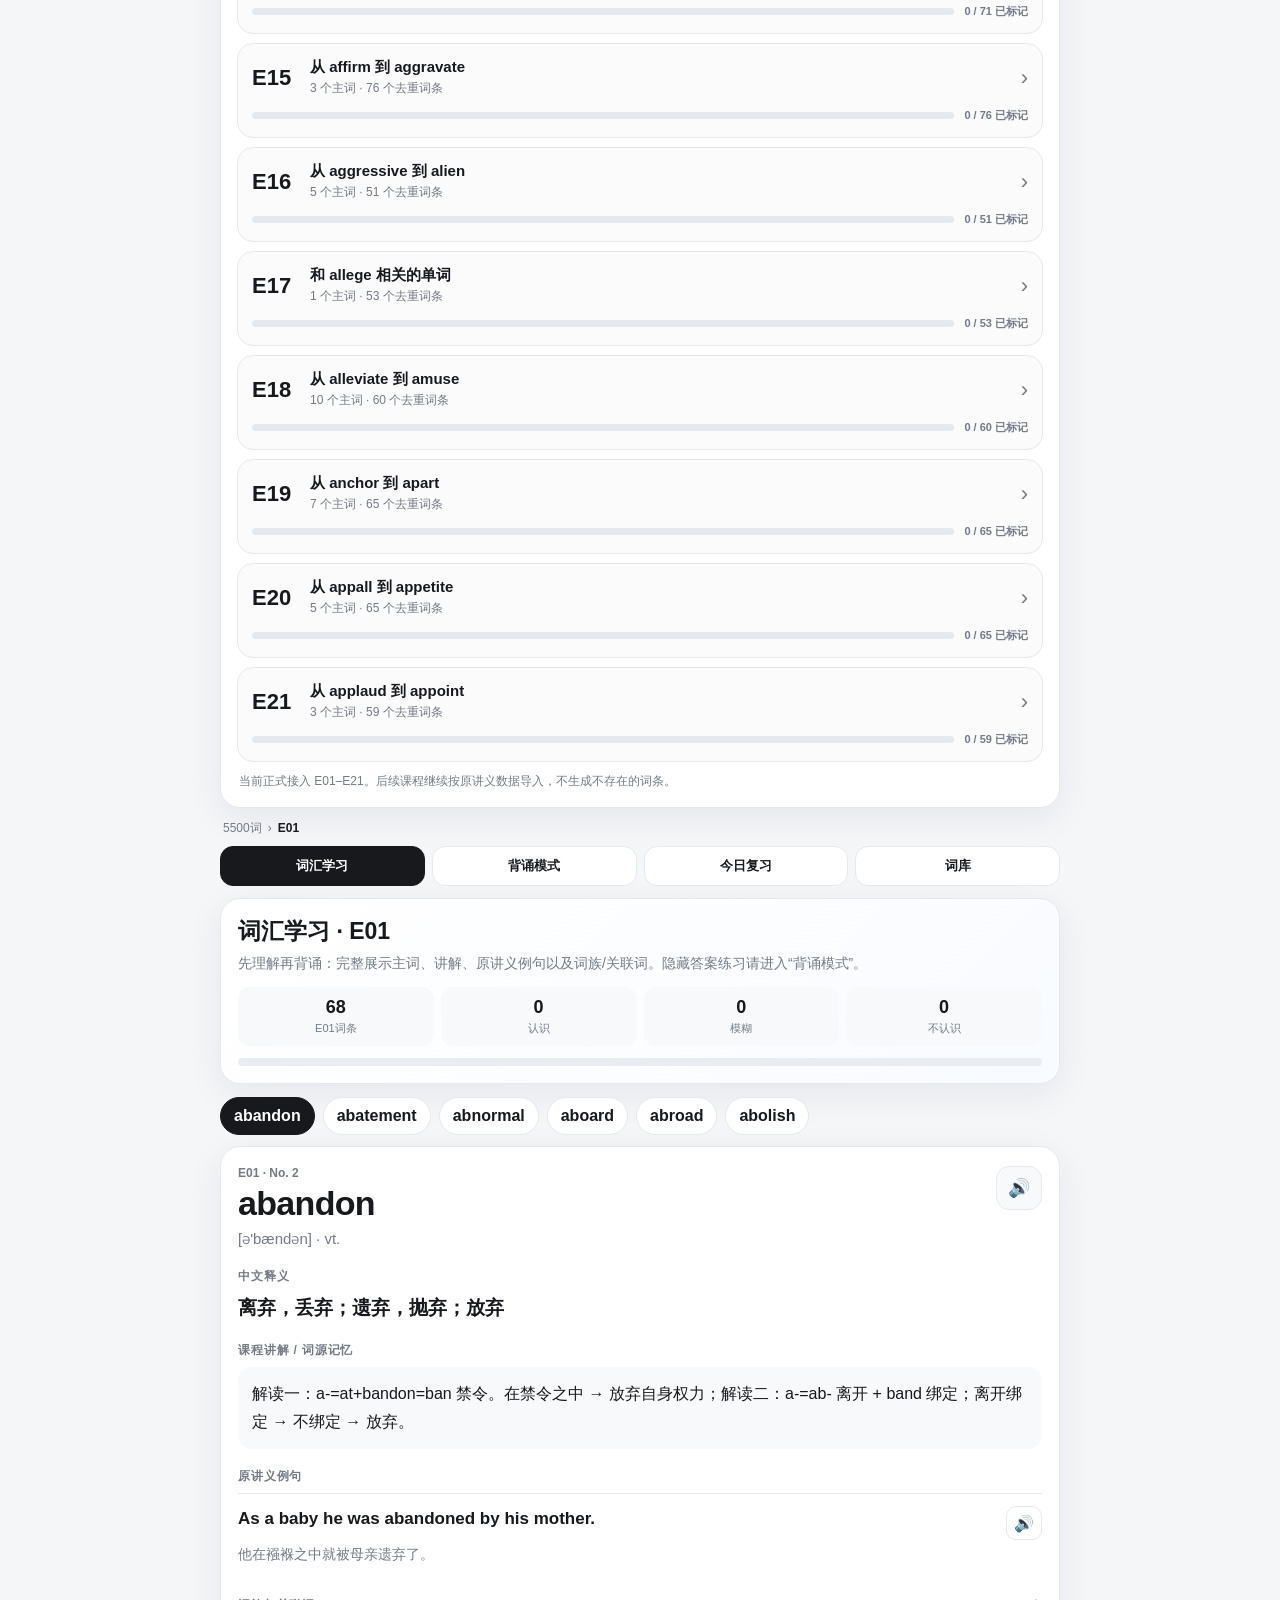
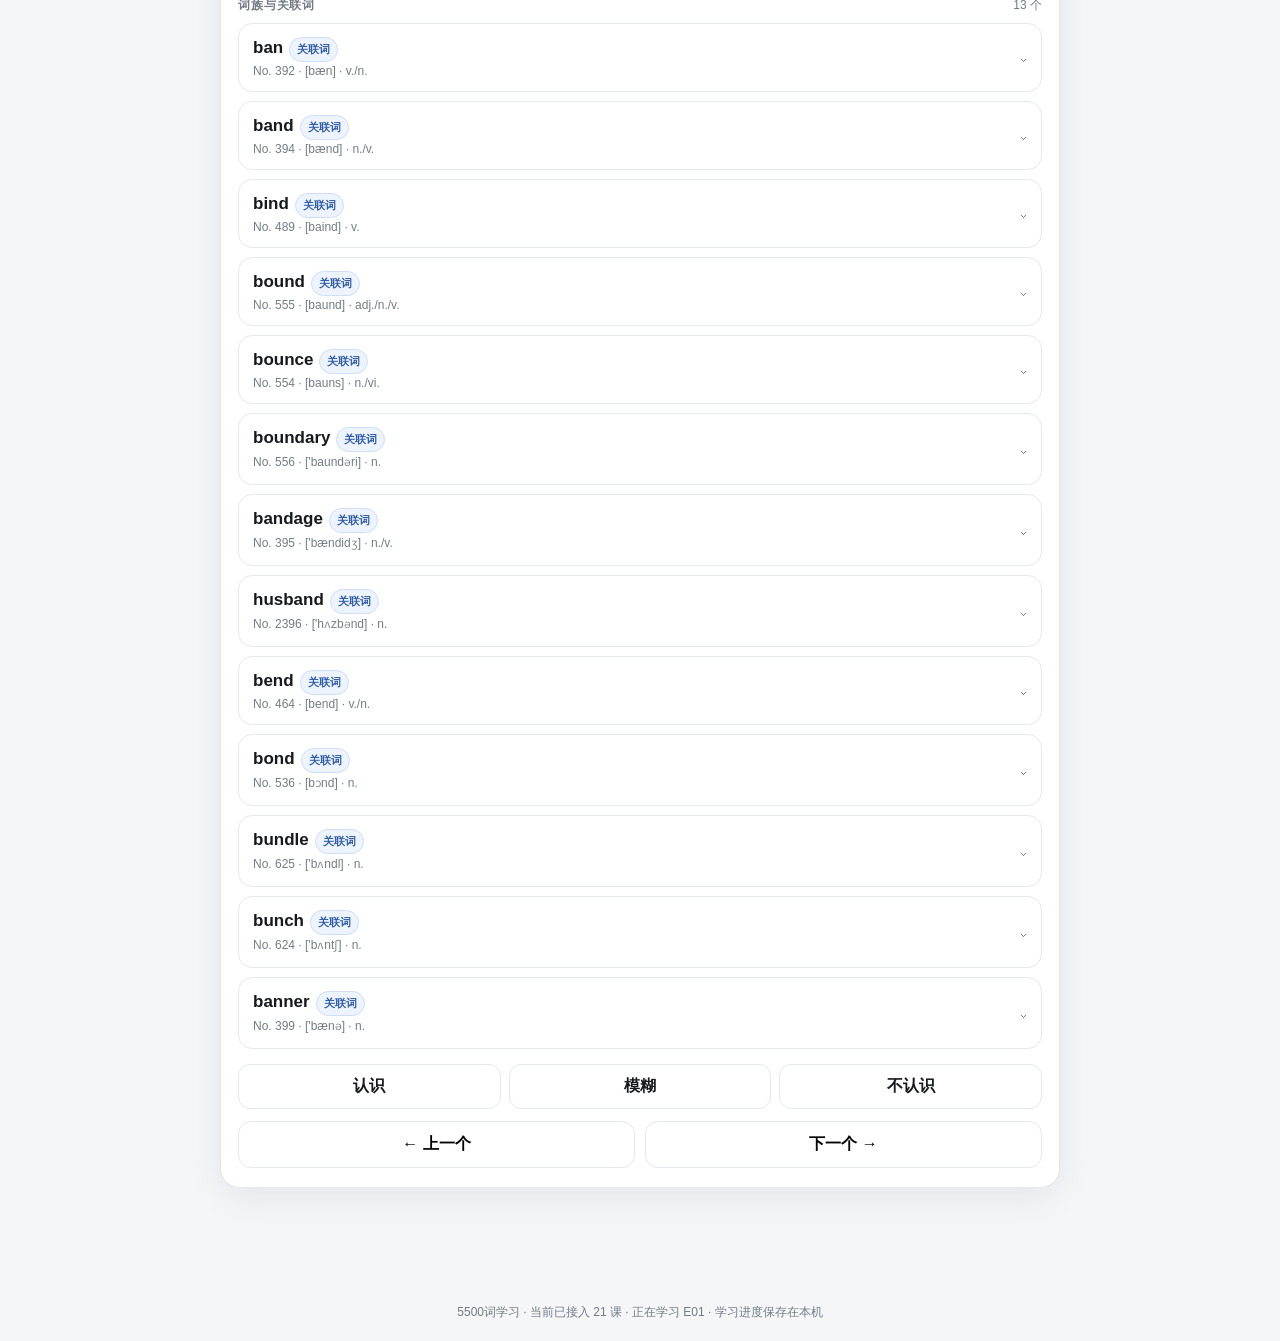
==== commit 674fb445: "chore: show E01-E21 vocabulary coverage" ====
--- a/vocab.html
+++ b/vocab.html
@@ -18,7 +18,7 @@
 <section class="course-directory" id="course-directory" aria-label="单词课程目录">
   <div class="directory-head"><div><div class="directory-title">5500词课程目录</div><div class="directory-sub">按课次学习。已导入课程会自动显示，并保留每课学习进度。</div></div><div class="directory-count" id="directory-count">已接入 0 课</div></div>
   <div class="directory-list" id="directory-list"></div>
-  <div class="directory-note">当前正式接入 E01–E18。后续课程继续按原讲义数据导入，不生成不存在的词条。</div>
+  <div class="directory-note">当前正式接入 E01–E21。后续课程继续按原讲义数据导入，不生成不存在的词条。</div>
 </section>
 <div class="course-breadcrumb"><span>5500词</span><span>›</span><b id="crumb-lesson">E01</b></div>
 <div class="module-nav"><button id="nav-course" class="active" onclick="setModule('course')">词汇学习</button><button id="nav-memorize" onclick="setModule('memorize')">背诵模式</button><button id="nav-review" onclick="setModule('review')">今日复习</button><button id="nav-library" onclick="setModule('library')">词库</button></div>
@@ -26,6 +26,6 @@
 <section id="course-view"><div class="tabs" id="tabs"></div><div id="cards"></div></section>
 <section id="memorize-view" class="hidden"></section><section id="review-view" class="hidden"></section><section id="library-view" class="hidden"></section>
 </main>
-<footer>5500词学习 · <span id="footer-current">当前已接入 18 课</span> · 学习进度保存在本机</footer>
+<footer>5500词学习 · <span id="footer-current">当前已接入 21 课</span> · 学习进度保存在本机</footer>
 <script src="./vocab-data-1.js"></script><script src="./vocab-data-2.js"></script><script src="./vocab-e02.js"></script><script src="./vocab-e03.js"></script><script src="./vocab-app-v2.js"></script><script src="./vocab-app-extend.js"></script>
 </body></html>
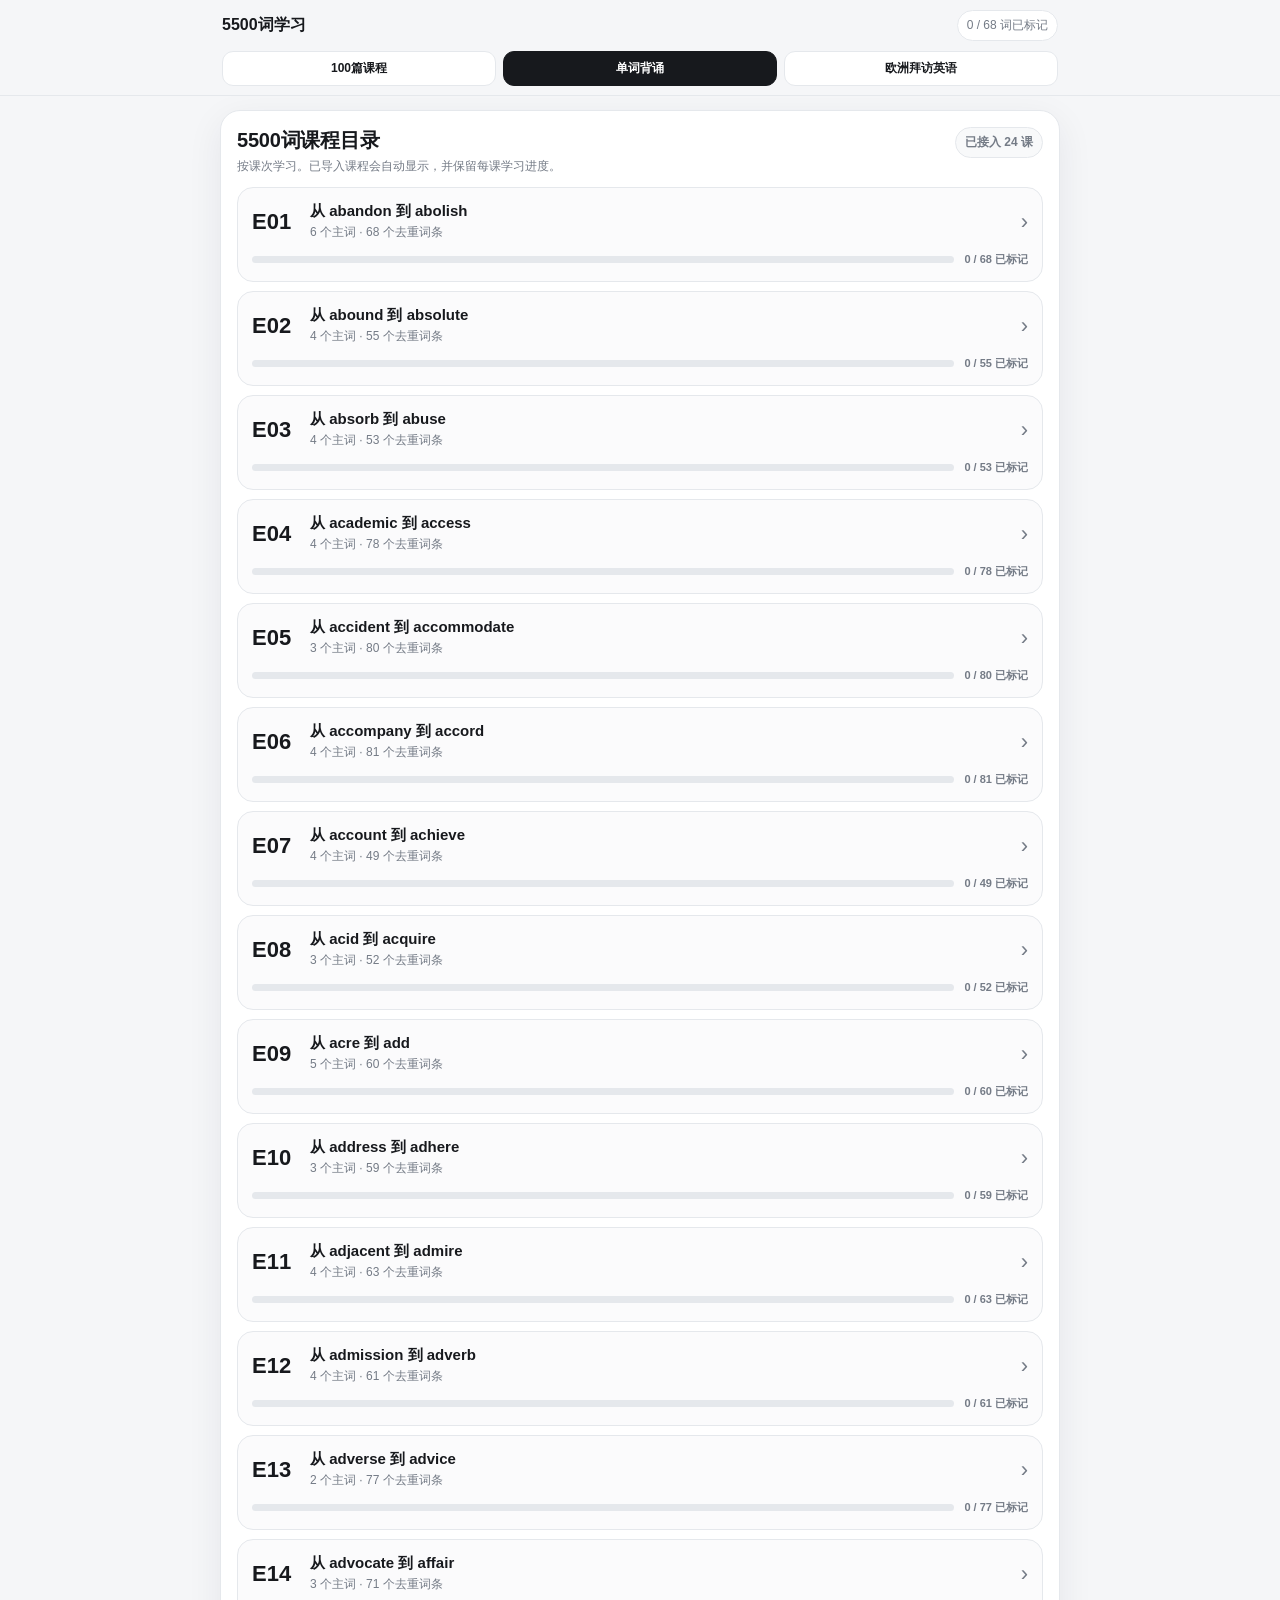
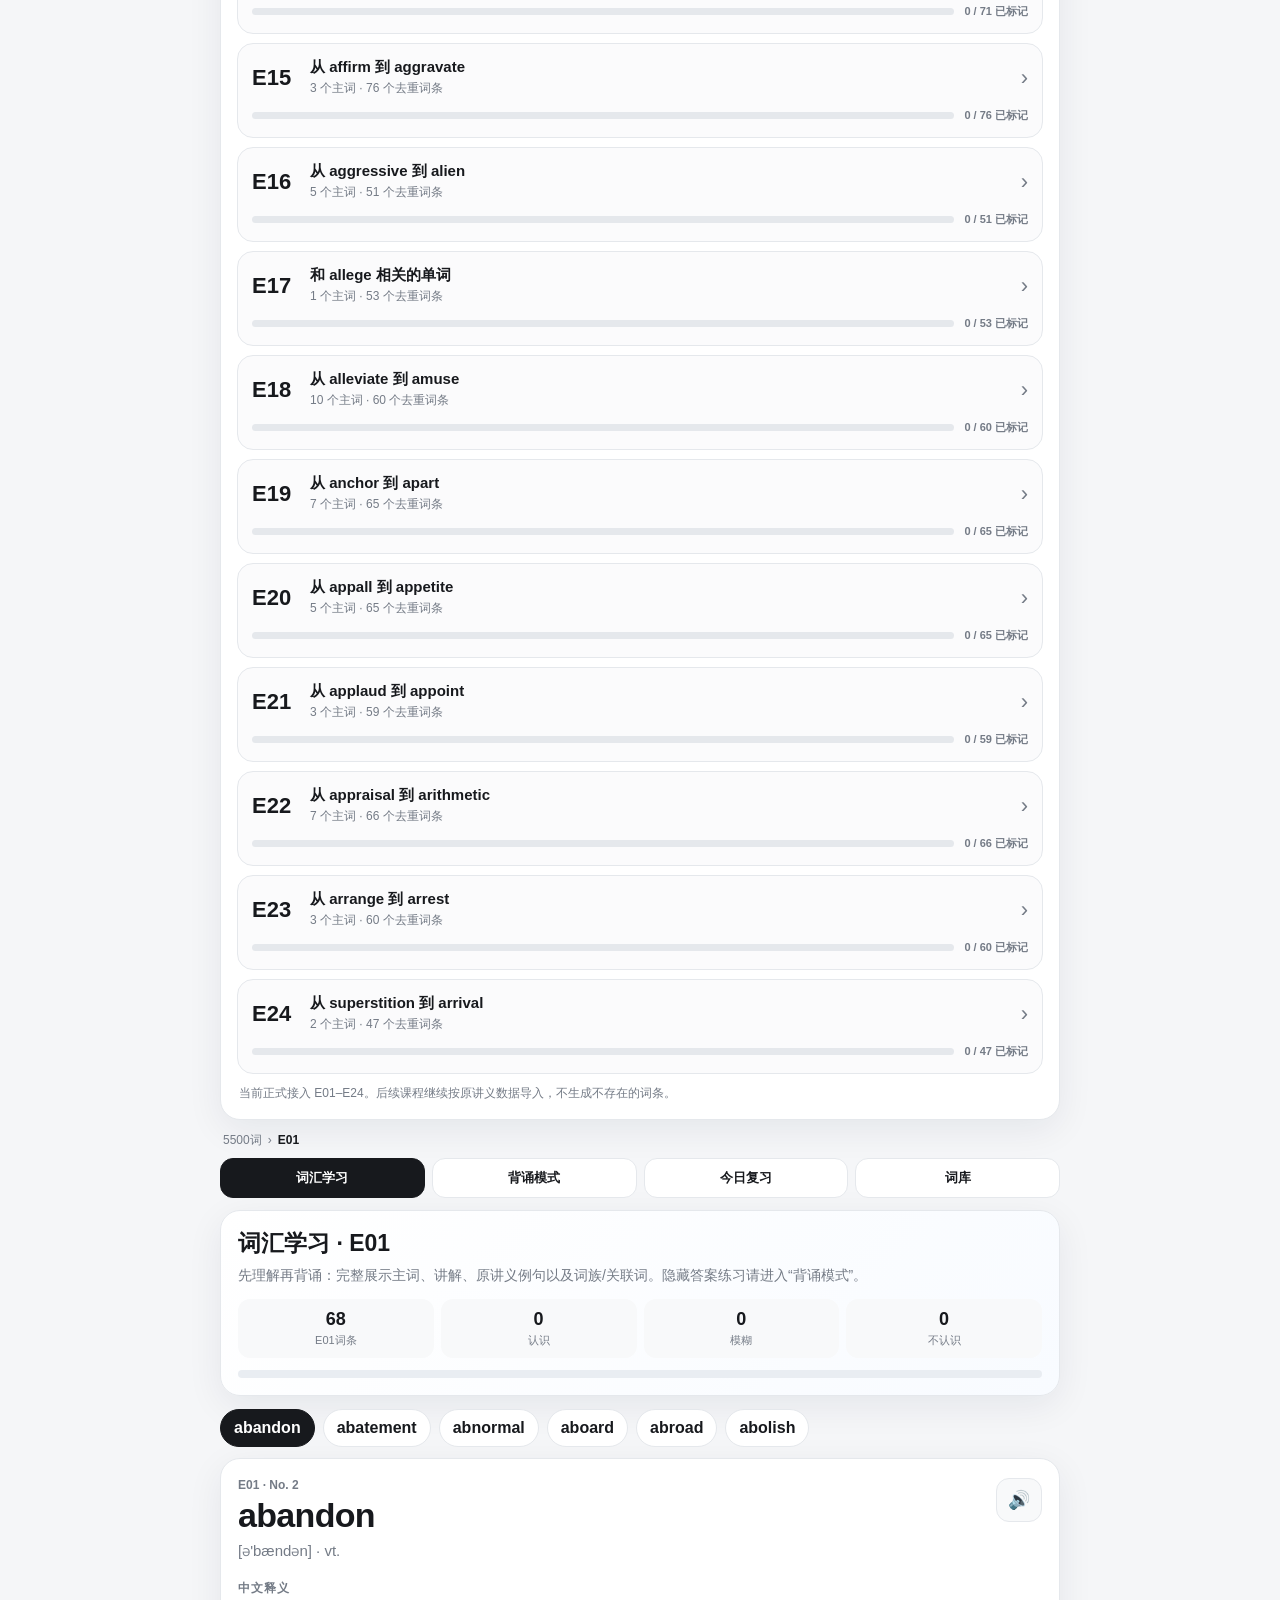
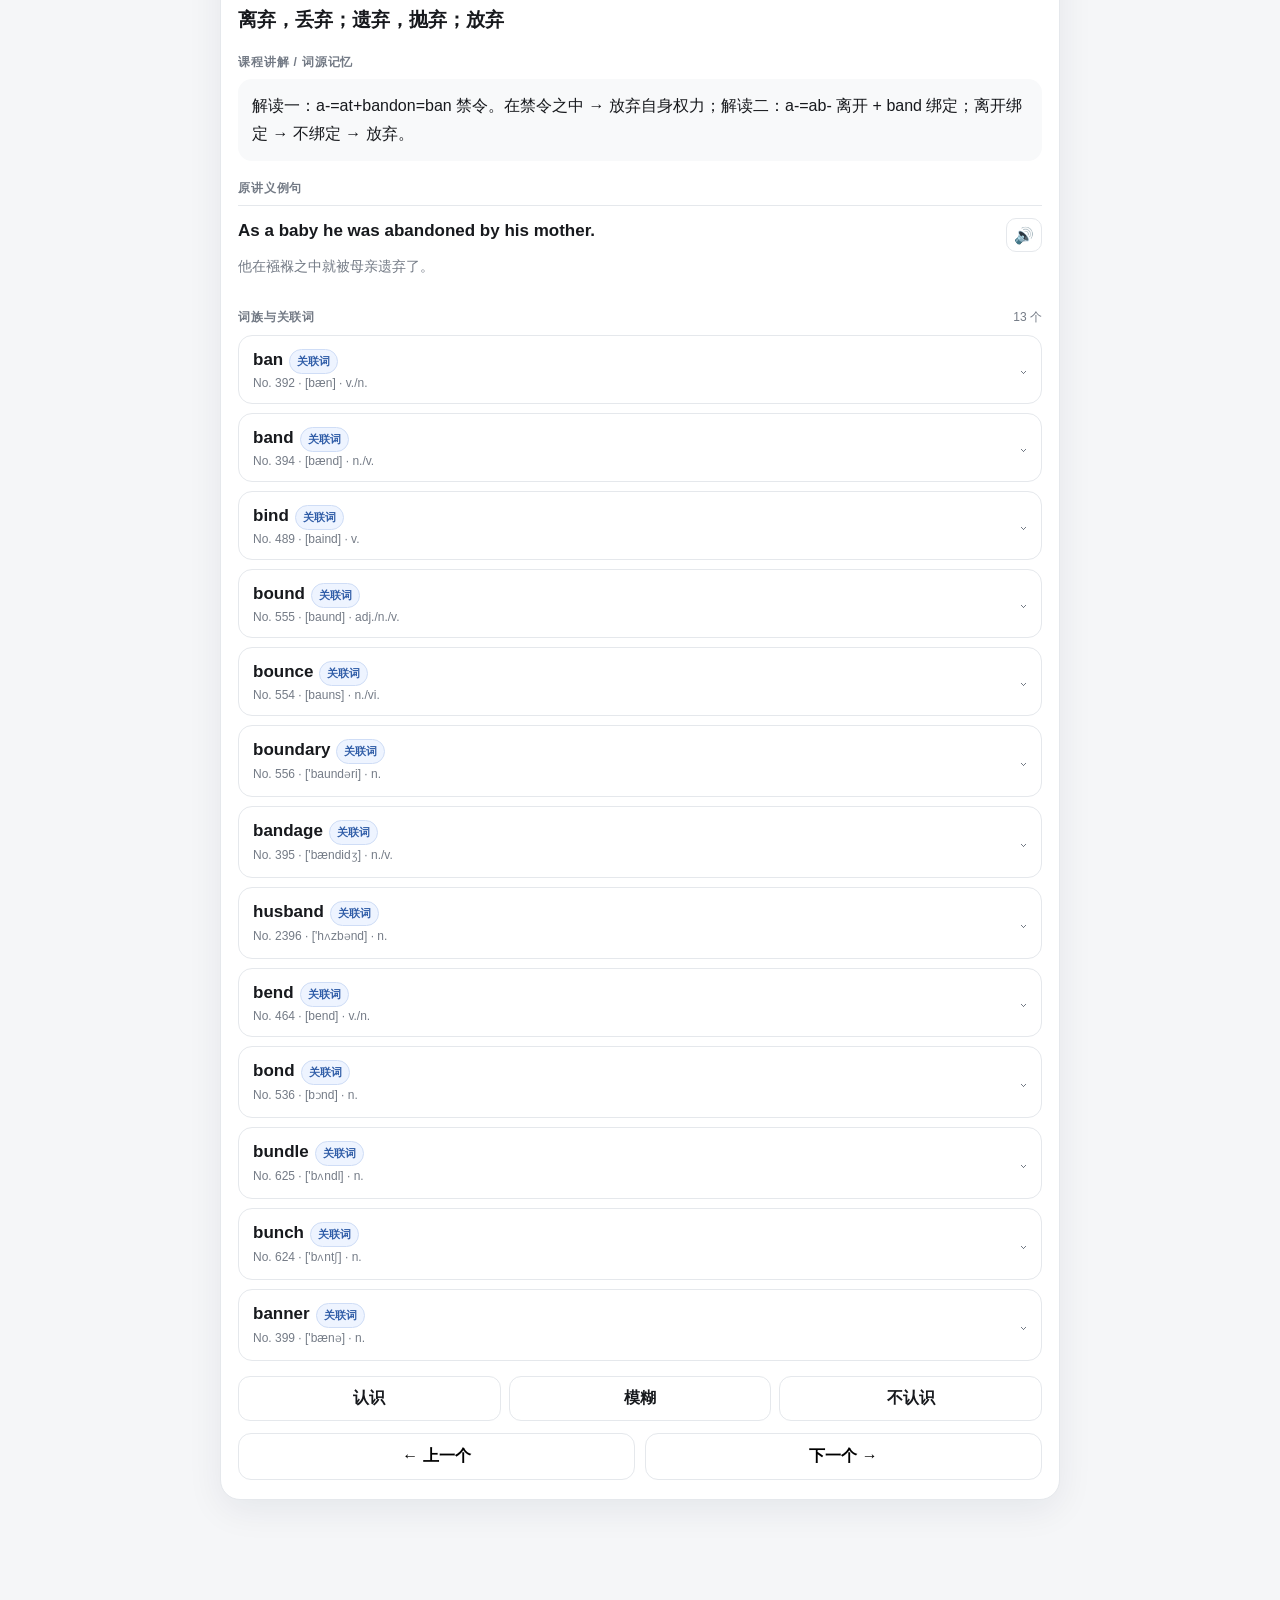
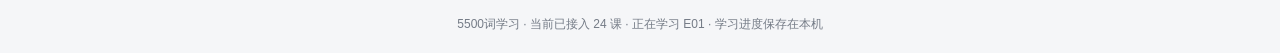
==== commit 3c2315b2: "chore: show E01-E24 vocabulary coverage" ====
--- a/vocab.html
+++ b/vocab.html
@@ -18,7 +18,7 @@
 <section class="course-directory" id="course-directory" aria-label="单词课程目录">
   <div class="directory-head"><div><div class="directory-title">5500词课程目录</div><div class="directory-sub">按课次学习。已导入课程会自动显示，并保留每课学习进度。</div></div><div class="directory-count" id="directory-count">已接入 0 课</div></div>
   <div class="directory-list" id="directory-list"></div>
-  <div class="directory-note">当前正式接入 E01–E21。后续课程继续按原讲义数据导入，不生成不存在的词条。</div>
+  <div class="directory-note">当前正式接入 E01–E24。后续课程继续按原讲义数据导入，不生成不存在的词条。</div>
 </section>
 <div class="course-breadcrumb"><span>5500词</span><span>›</span><b id="crumb-lesson">E01</b></div>
 <div class="module-nav"><button id="nav-course" class="active" onclick="setModule('course')">词汇学习</button><button id="nav-memorize" onclick="setModule('memorize')">背诵模式</button><button id="nav-review" onclick="setModule('review')">今日复习</button><button id="nav-library" onclick="setModule('library')">词库</button></div>
@@ -26,6 +26,6 @@
 <section id="course-view"><div class="tabs" id="tabs"></div><div id="cards"></div></section>
 <section id="memorize-view" class="hidden"></section><section id="review-view" class="hidden"></section><section id="library-view" class="hidden"></section>
 </main>
-<footer>5500词学习 · <span id="footer-current">当前已接入 21 课</span> · 学习进度保存在本机</footer>
+<footer>5500词学习 · <span id="footer-current">当前已接入 24 课</span> · 学习进度保存在本机</footer>
 <script src="./vocab-data-1.js"></script><script src="./vocab-data-2.js"></script><script src="./vocab-e02.js"></script><script src="./vocab-e03.js"></script><script src="./vocab-app-v2.js"></script><script src="./vocab-app-extend.js"></script>
 </body></html>
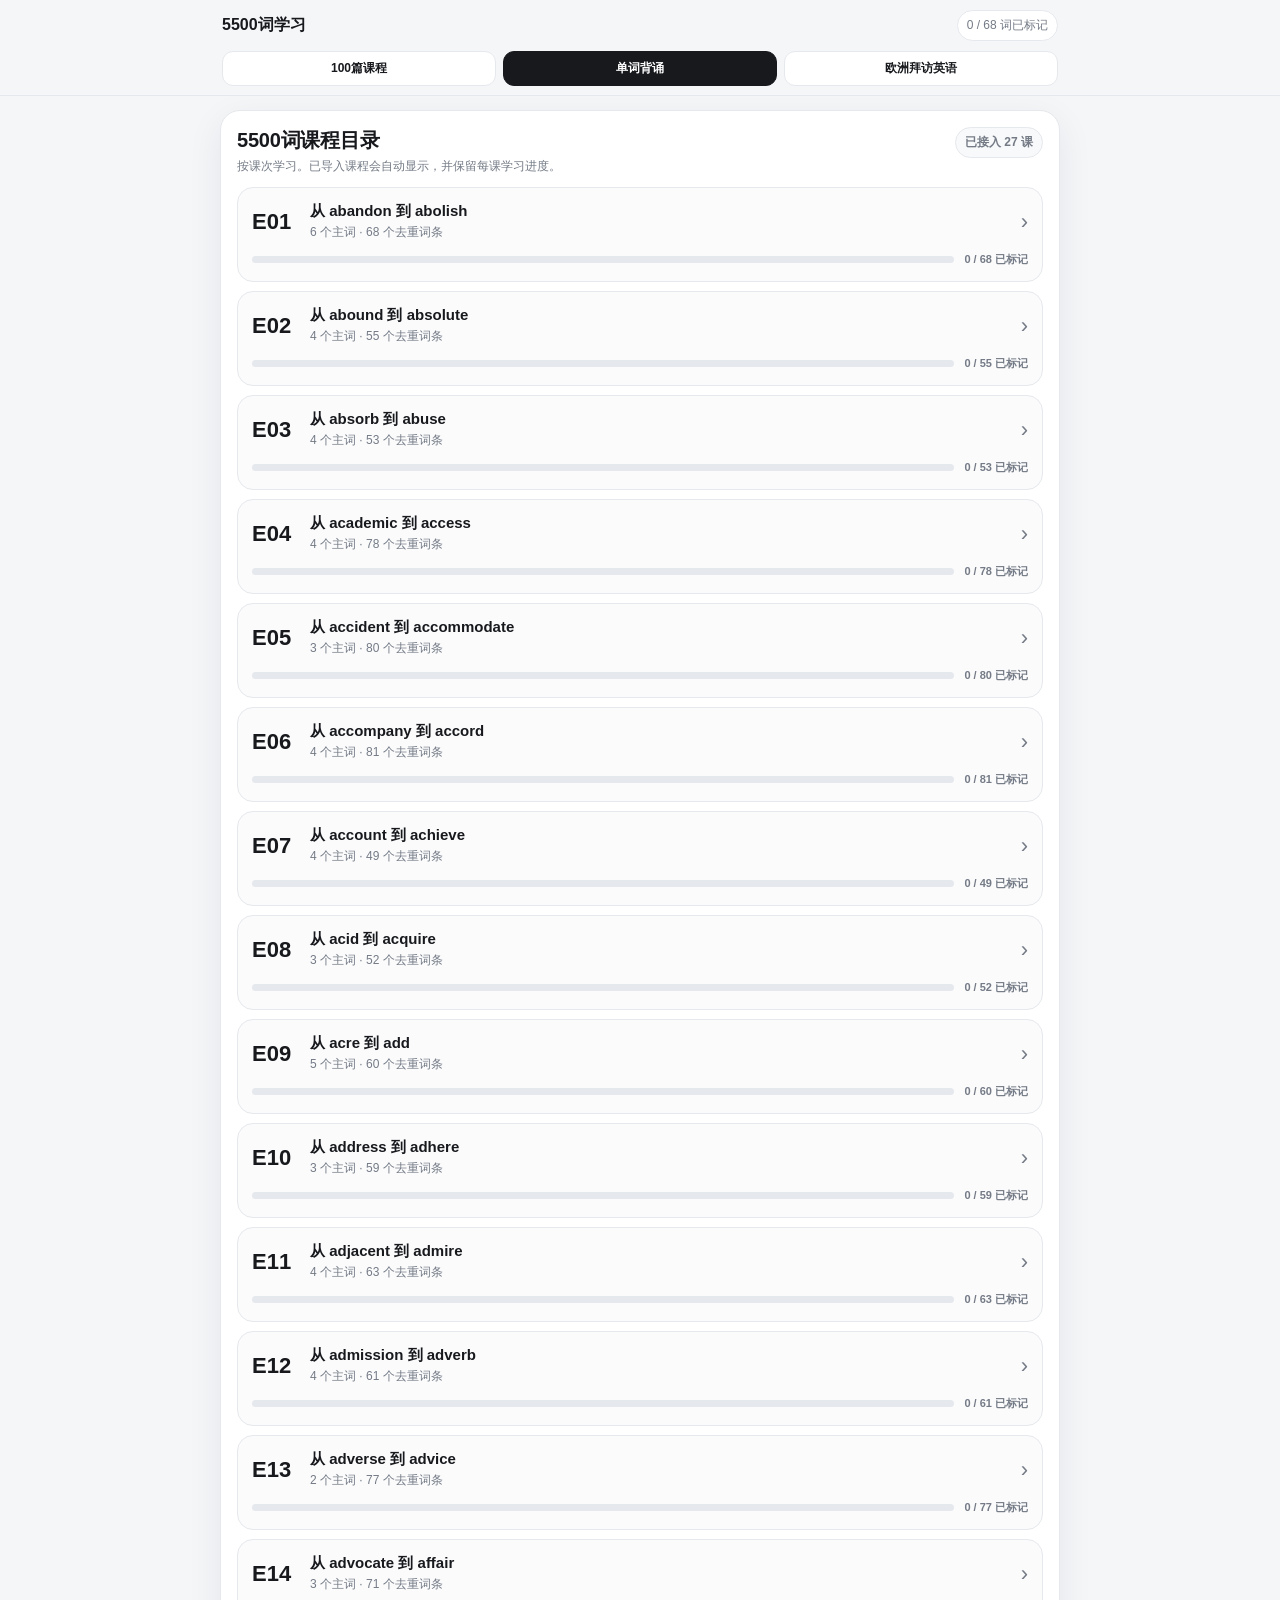
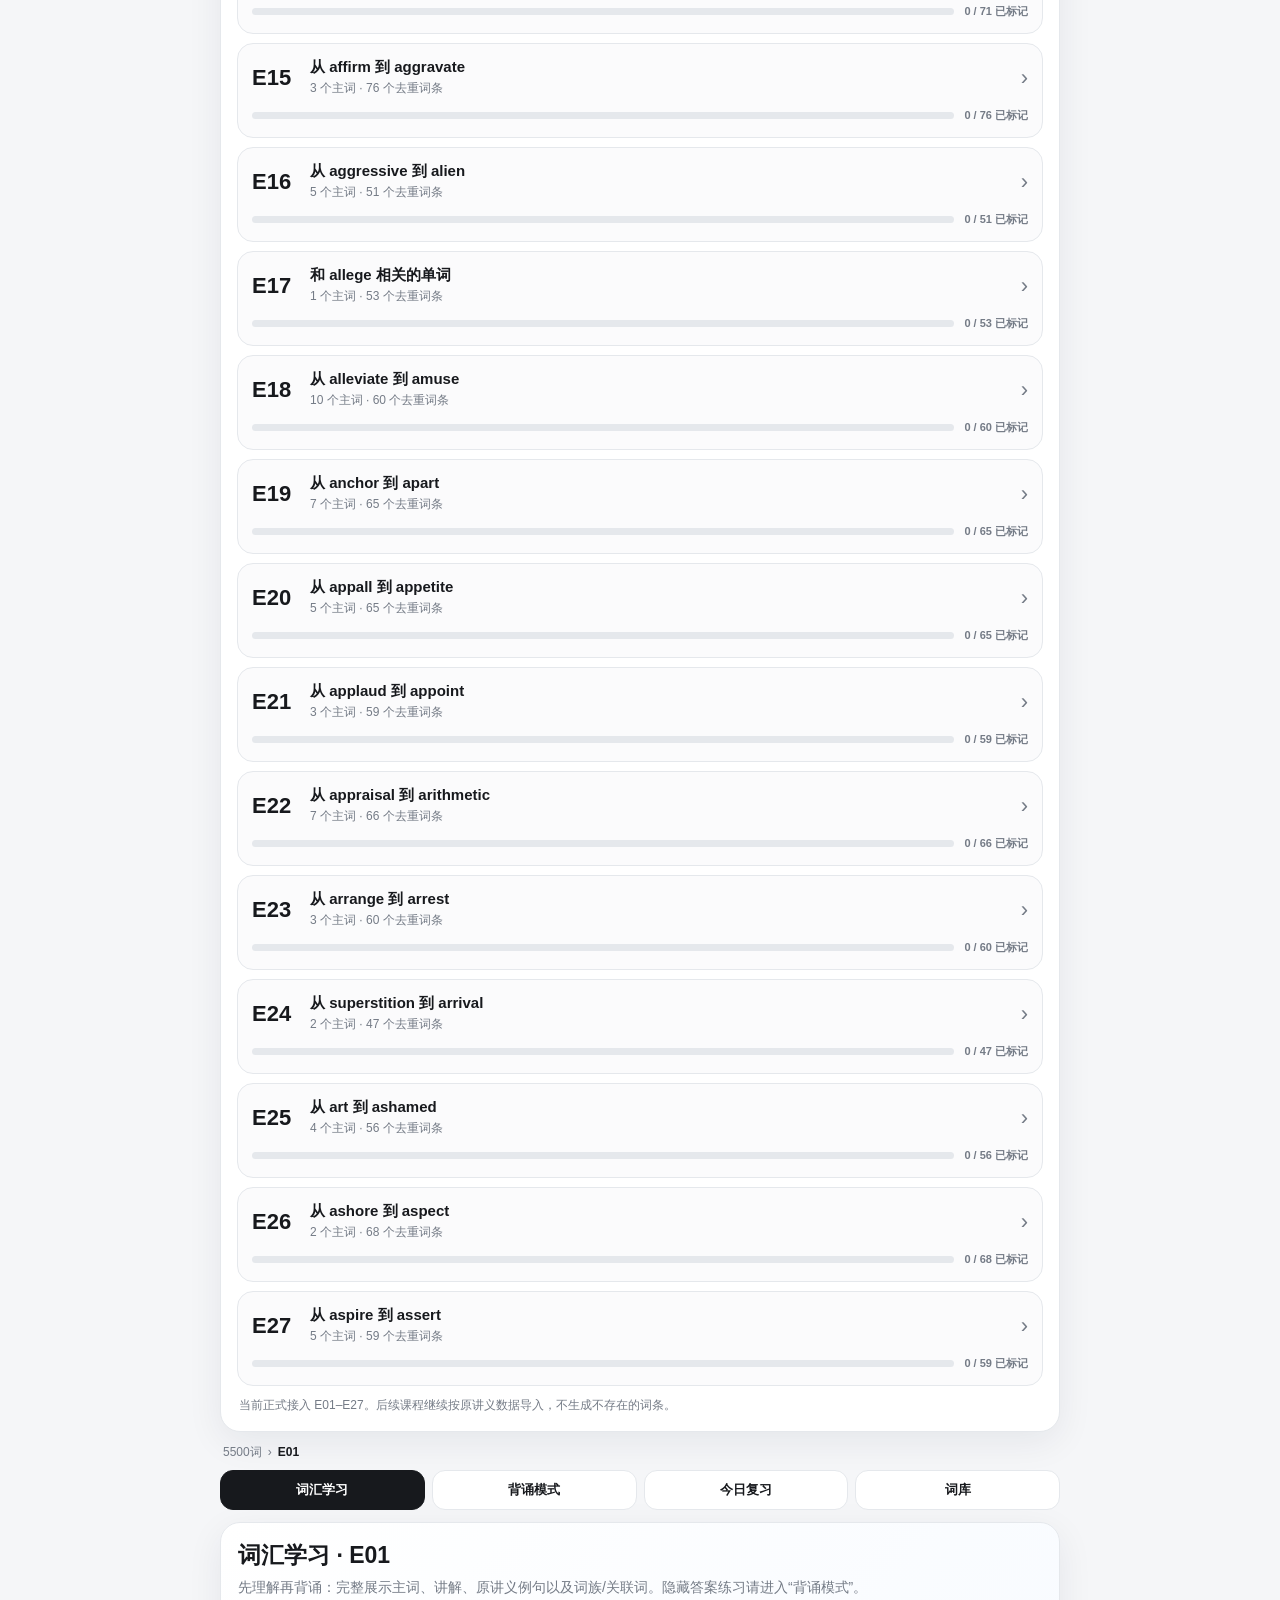
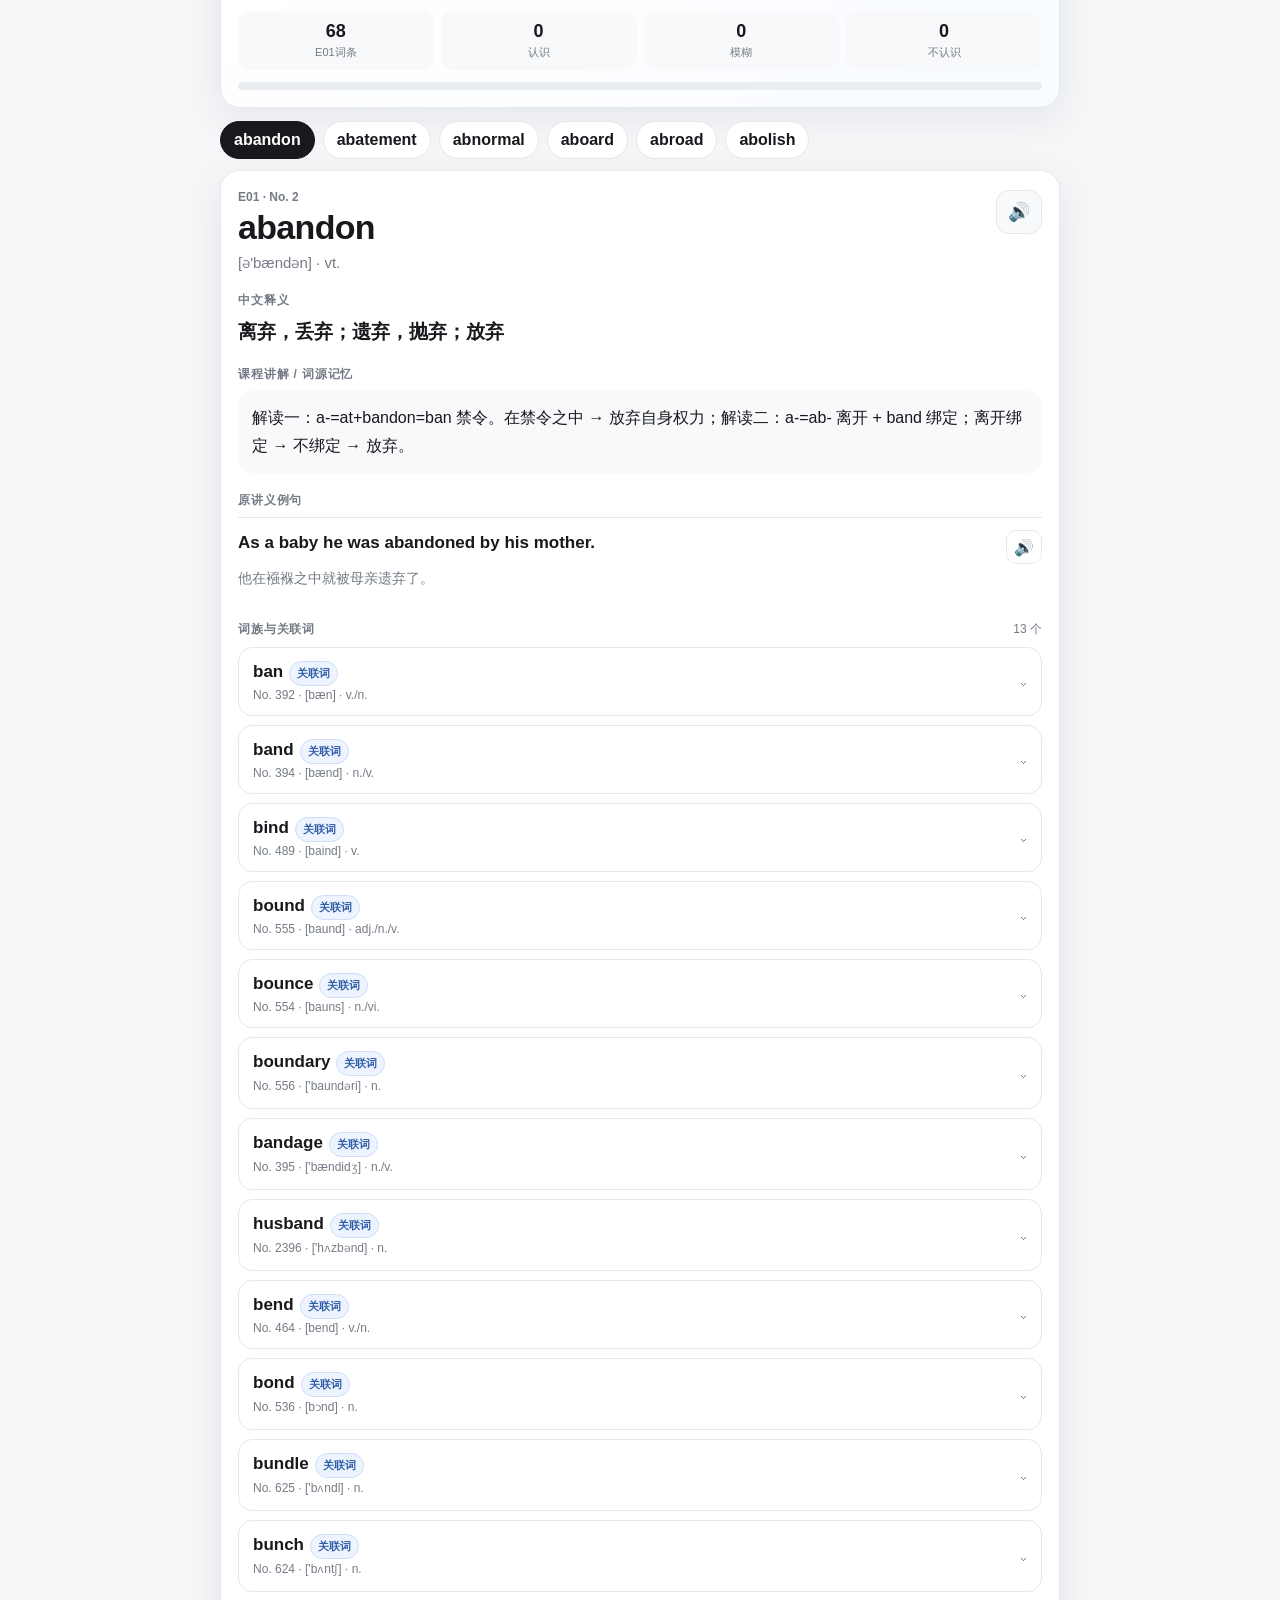
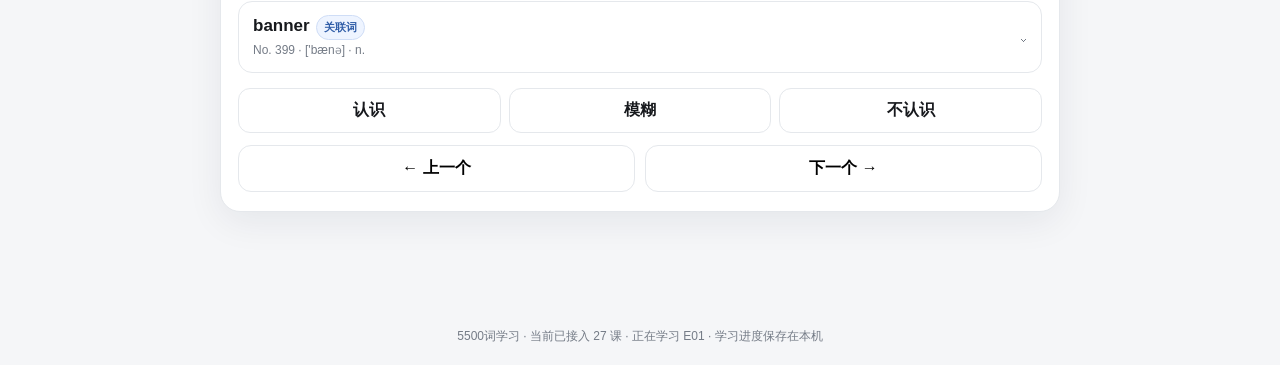
==== commit 9f05d93b: "chore: show E01-E27 vocabulary coverage" ====
--- a/vocab.html
+++ b/vocab.html
@@ -18,7 +18,7 @@
 <section class="course-directory" id="course-directory" aria-label="单词课程目录">
   <div class="directory-head"><div><div class="directory-title">5500词课程目录</div><div class="directory-sub">按课次学习。已导入课程会自动显示，并保留每课学习进度。</div></div><div class="directory-count" id="directory-count">已接入 0 课</div></div>
   <div class="directory-list" id="directory-list"></div>
-  <div class="directory-note">当前正式接入 E01–E24。后续课程继续按原讲义数据导入，不生成不存在的词条。</div>
+  <div class="directory-note">当前正式接入 E01–E27。后续课程继续按原讲义数据导入，不生成不存在的词条。</div>
 </section>
 <div class="course-breadcrumb"><span>5500词</span><span>›</span><b id="crumb-lesson">E01</b></div>
 <div class="module-nav"><button id="nav-course" class="active" onclick="setModule('course')">词汇学习</button><button id="nav-memorize" onclick="setModule('memorize')">背诵模式</button><button id="nav-review" onclick="setModule('review')">今日复习</button><button id="nav-library" onclick="setModule('library')">词库</button></div>
@@ -26,6 +26,6 @@
 <section id="course-view"><div class="tabs" id="tabs"></div><div id="cards"></div></section>
 <section id="memorize-view" class="hidden"></section><section id="review-view" class="hidden"></section><section id="library-view" class="hidden"></section>
 </main>
-<footer>5500词学习 · <span id="footer-current">当前已接入 24 课</span> · 学习进度保存在本机</footer>
+<footer>5500词学习 · <span id="footer-current">当前已接入 27 课</span> · 学习进度保存在本机</footer>
 <script src="./vocab-data-1.js"></script><script src="./vocab-data-2.js"></script><script src="./vocab-e02.js"></script><script src="./vocab-e03.js"></script><script src="./vocab-app-v2.js"></script><script src="./vocab-app-extend.js"></script>
 </body></html>
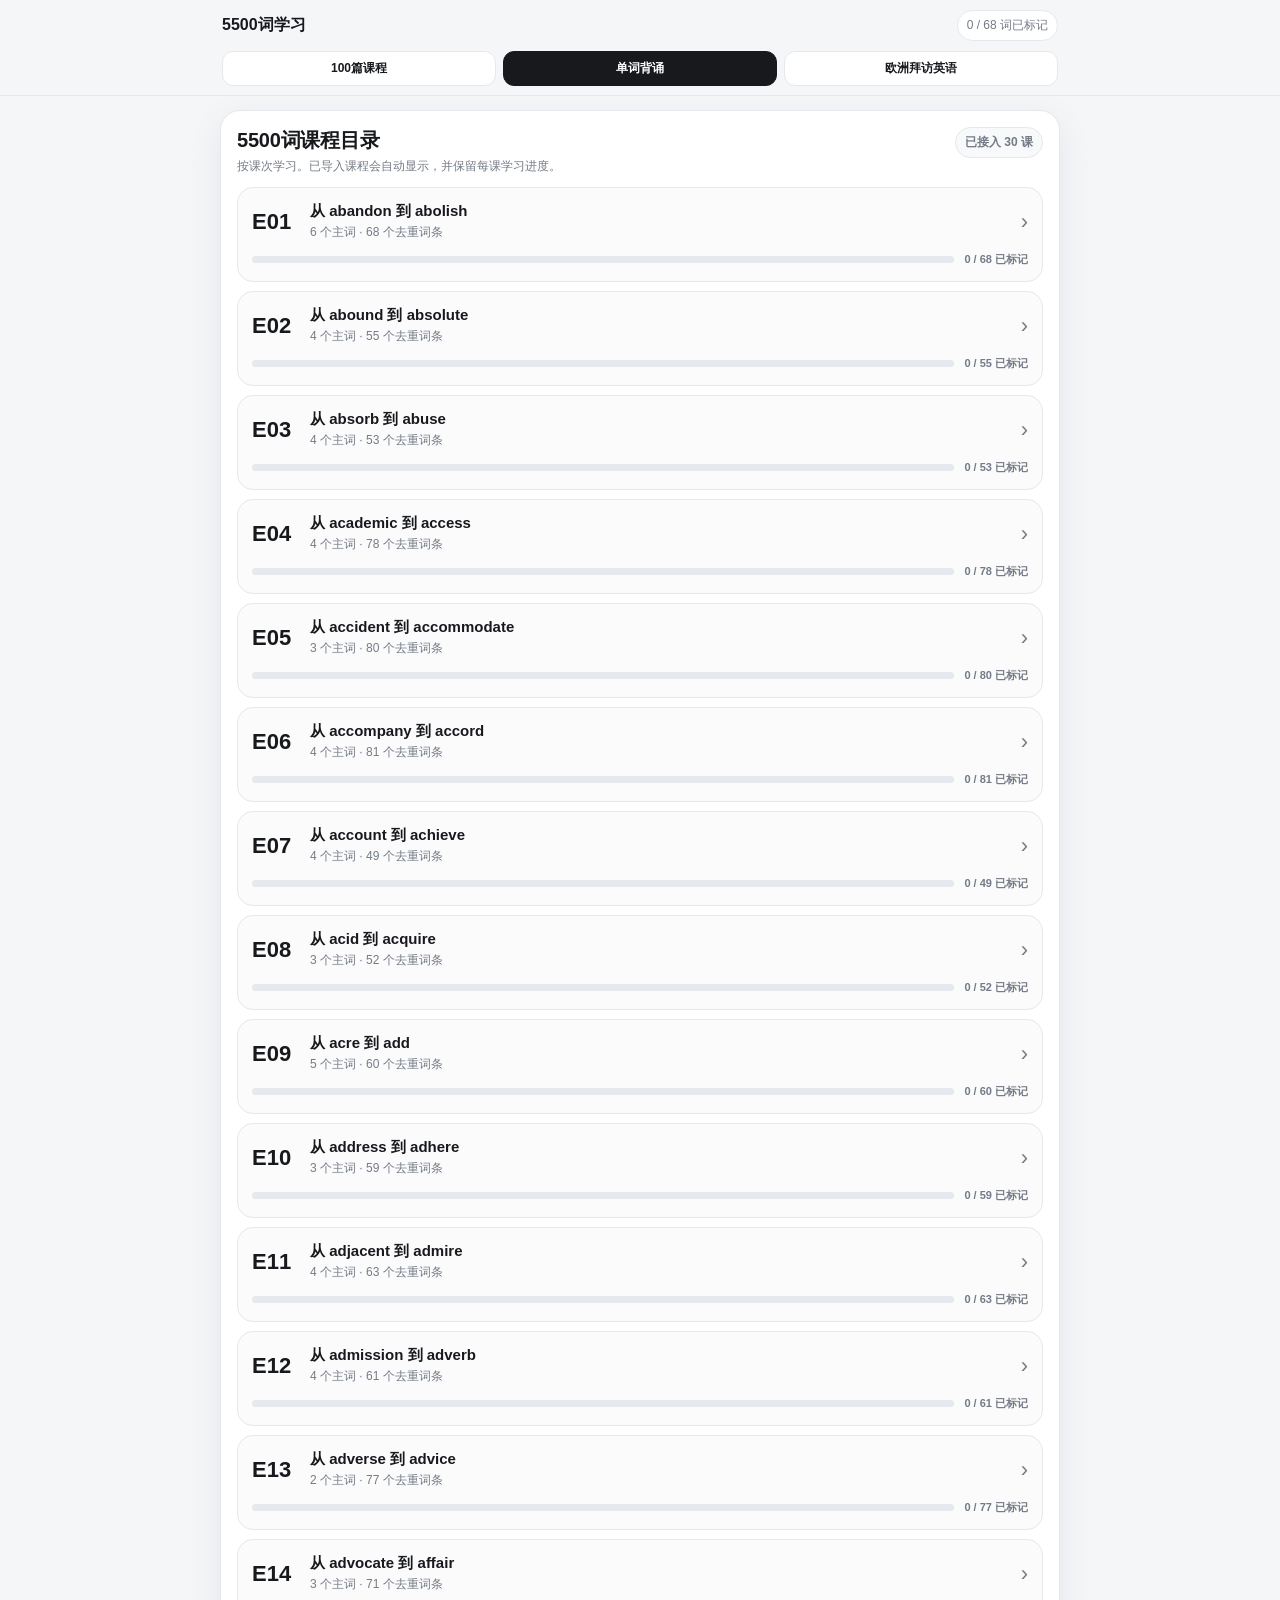
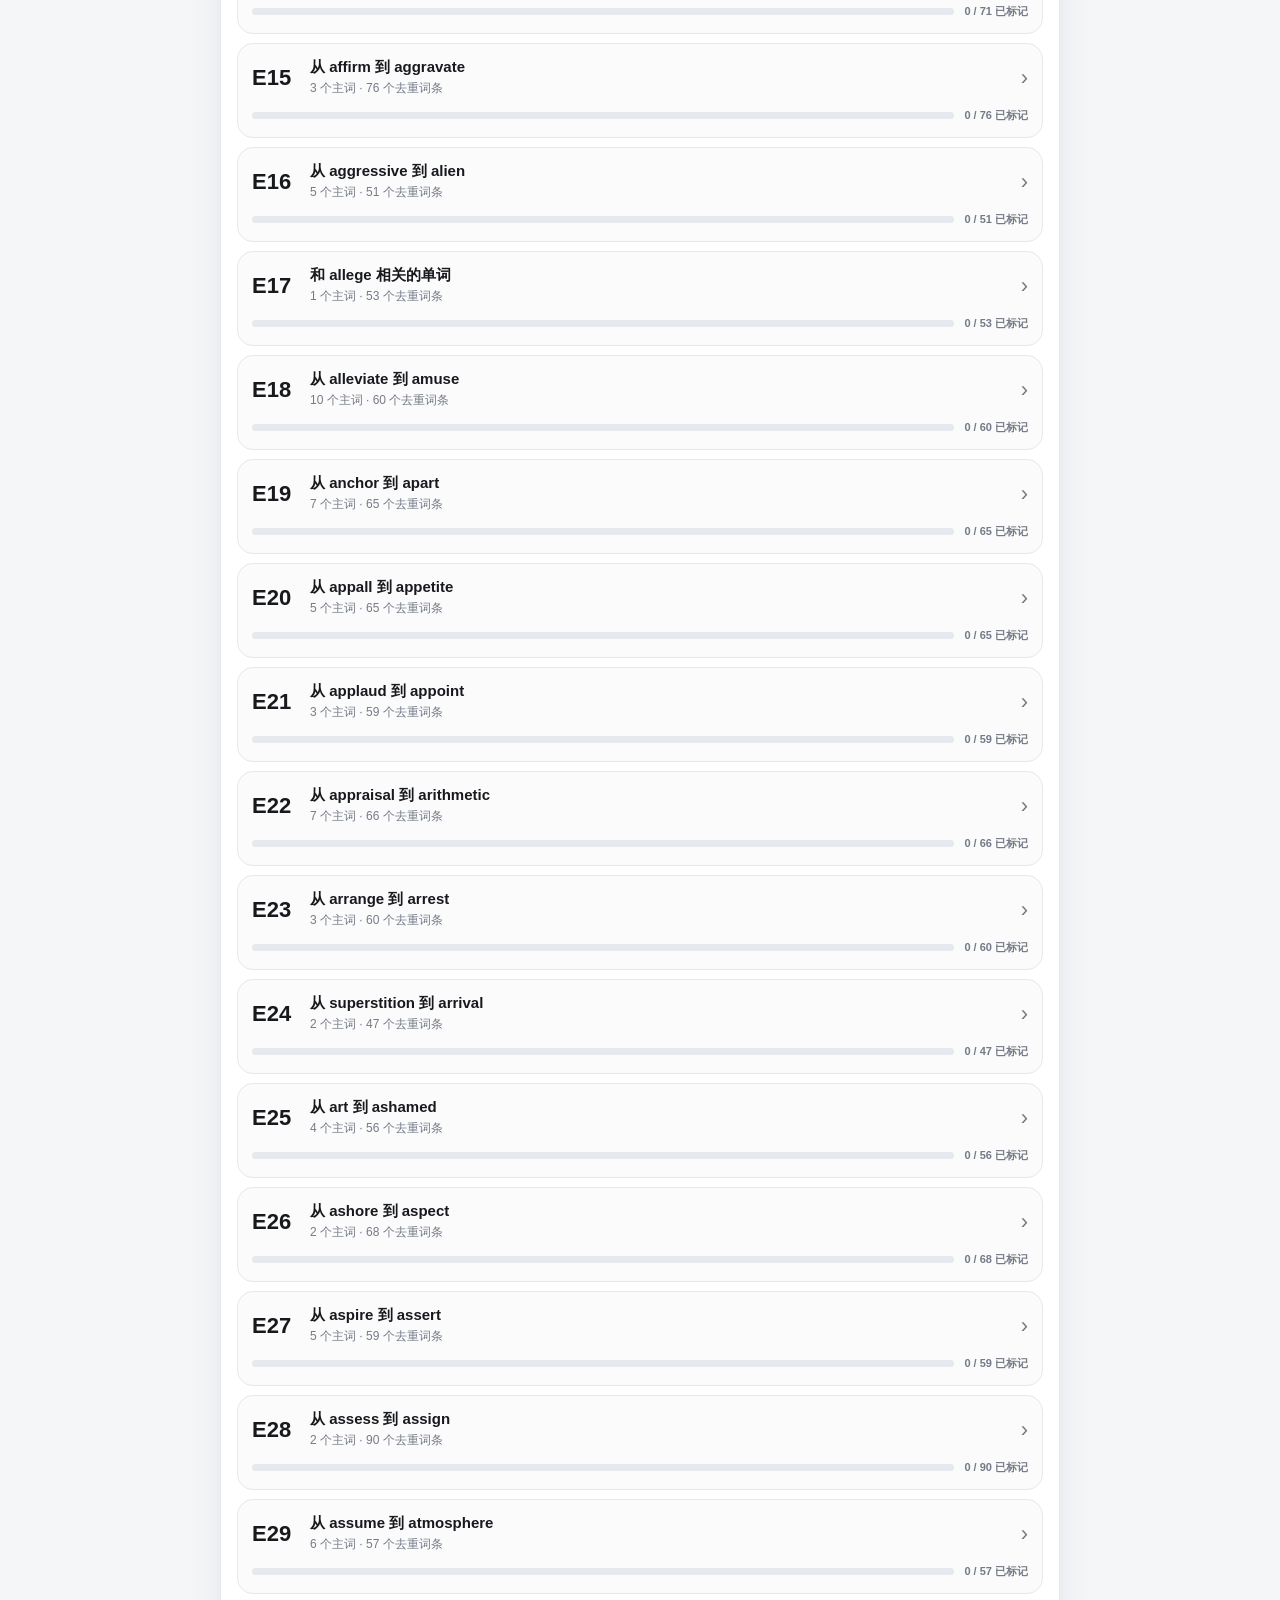
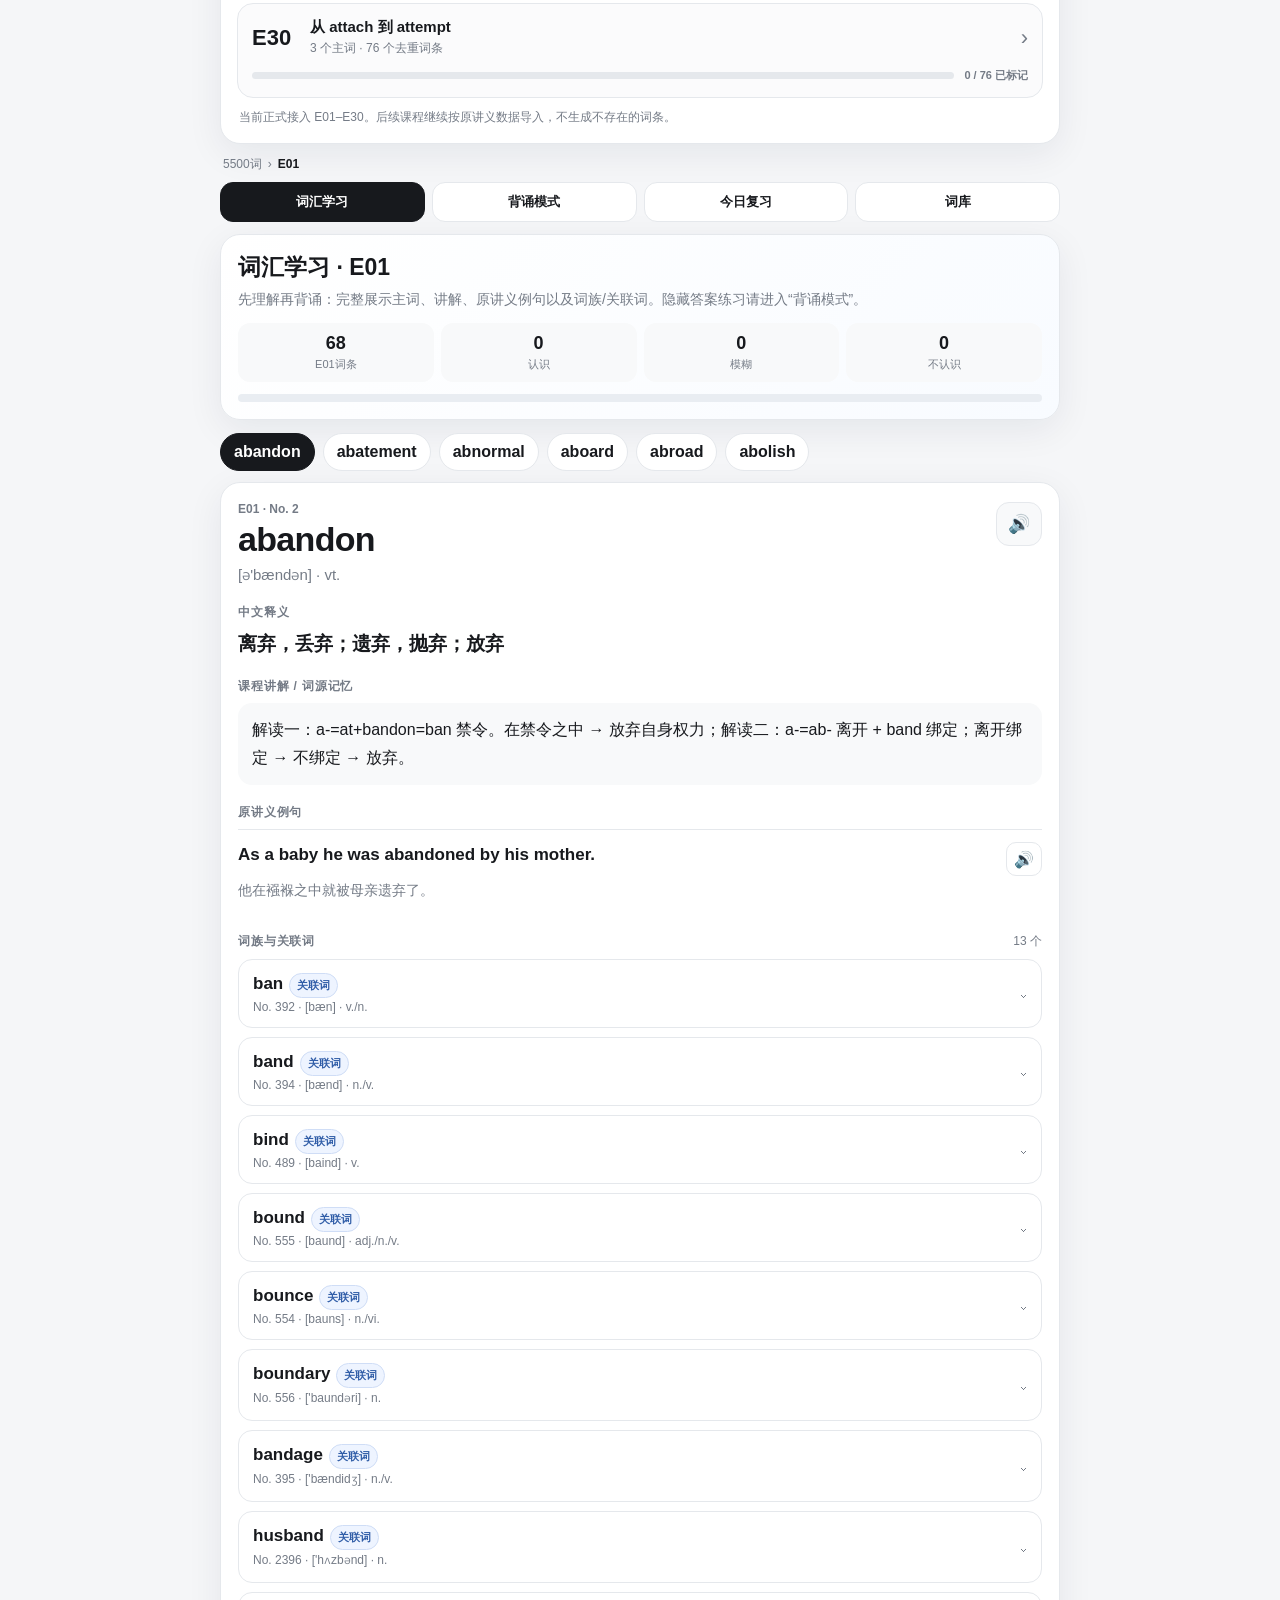
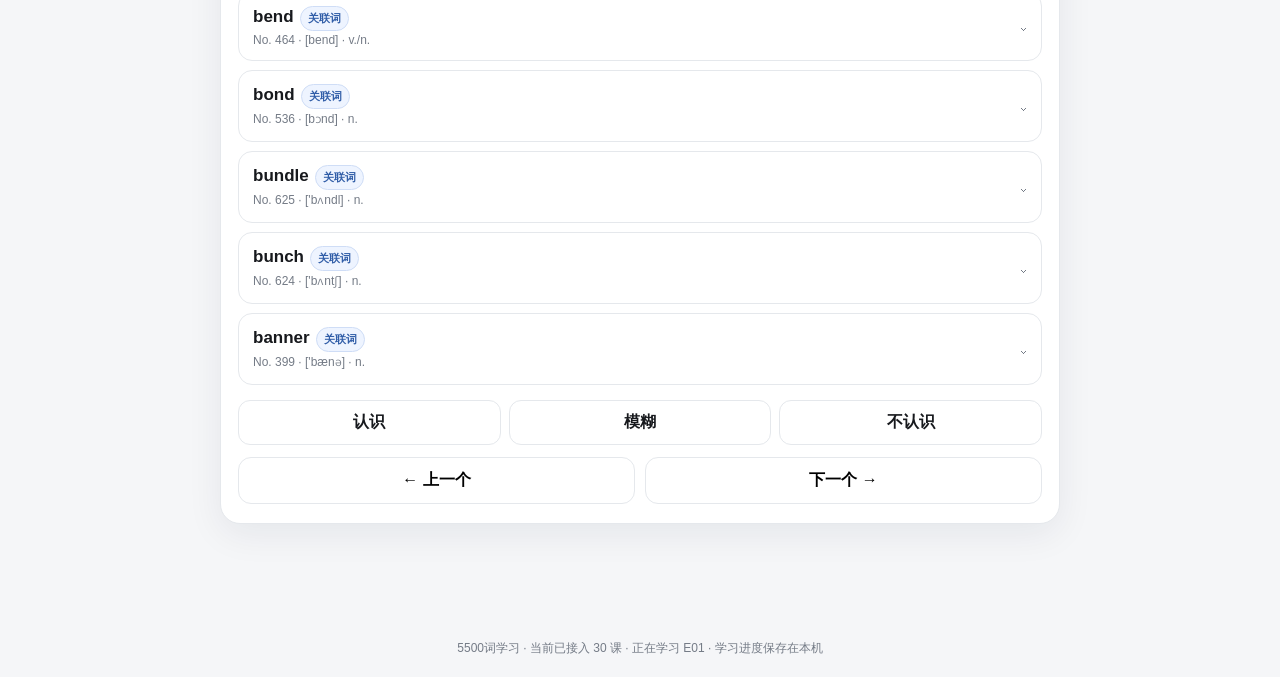
==== commit 142ea05d: "refactor: automate vocabulary coverage, offline caching, and QA" ====
--- a/vocab.html
+++ b/vocab.html
@@ -16,9 +16,9 @@
 <header><div class="top"><div class="brand">5500词学习</div><div class="pill" id="pstate">0 / 0 词已标记</div></div><nav class="global-nav" aria-label="学习板块"><a href="./index.html">100篇课程</a><a class="active" href="./vocab.html" aria-current="page">单词背诵</a><a href="./visit.html">欧洲拜访英语</a></nav></header>
 <main>
 <section class="course-directory" id="course-directory" aria-label="单词课程目录">
-  <div class="directory-head"><div><div class="directory-title">5500词课程目录</div><div class="directory-sub">按课次学习。已导入课程会自动显示，并保留每课学习进度。</div></div><div class="directory-count" id="directory-count">已接入 0 课</div></div>
+  <div class="directory-head"><div><div class="directory-title">5500词课程目录</div><div class="directory-sub">按课次学习。已导入课程会自动显示，并保留每课学习进度。</div></div><div class="directory-count" id="directory-count">正在读取…</div></div>
   <div class="directory-list" id="directory-list"></div>
-  <div class="directory-note">当前正式接入 E01–E27。后续课程继续按原讲义数据导入，不生成不存在的词条。</div>
+  <div class="directory-note">正在读取已接入课程范围…</div>
 </section>
 <div class="course-breadcrumb"><span>5500词</span><span>›</span><b id="crumb-lesson">E01</b></div>
 <div class="module-nav"><button id="nav-course" class="active" onclick="setModule('course')">词汇学习</button><button id="nav-memorize" onclick="setModule('memorize')">背诵模式</button><button id="nav-review" onclick="setModule('review')">今日复习</button><button id="nav-library" onclick="setModule('library')">词库</button></div>
@@ -26,6 +26,6 @@
 <section id="course-view"><div class="tabs" id="tabs"></div><div id="cards"></div></section>
 <section id="memorize-view" class="hidden"></section><section id="review-view" class="hidden"></section><section id="library-view" class="hidden"></section>
 </main>
-<footer>5500词学习 · <span id="footer-current">当前已接入 27 课</span> · 学习进度保存在本机</footer>
+<footer>5500词学习 · <span id="footer-current">正在读取课程目录…</span> · 学习进度保存在本机</footer>
 <script src="./vocab-data-1.js"></script><script src="./vocab-data-2.js"></script><script src="./vocab-e02.js"></script><script src="./vocab-e03.js"></script><script src="./vocab-app-v2.js"></script><script src="./vocab-app-extend.js"></script>
-</body></html>+</body></html>
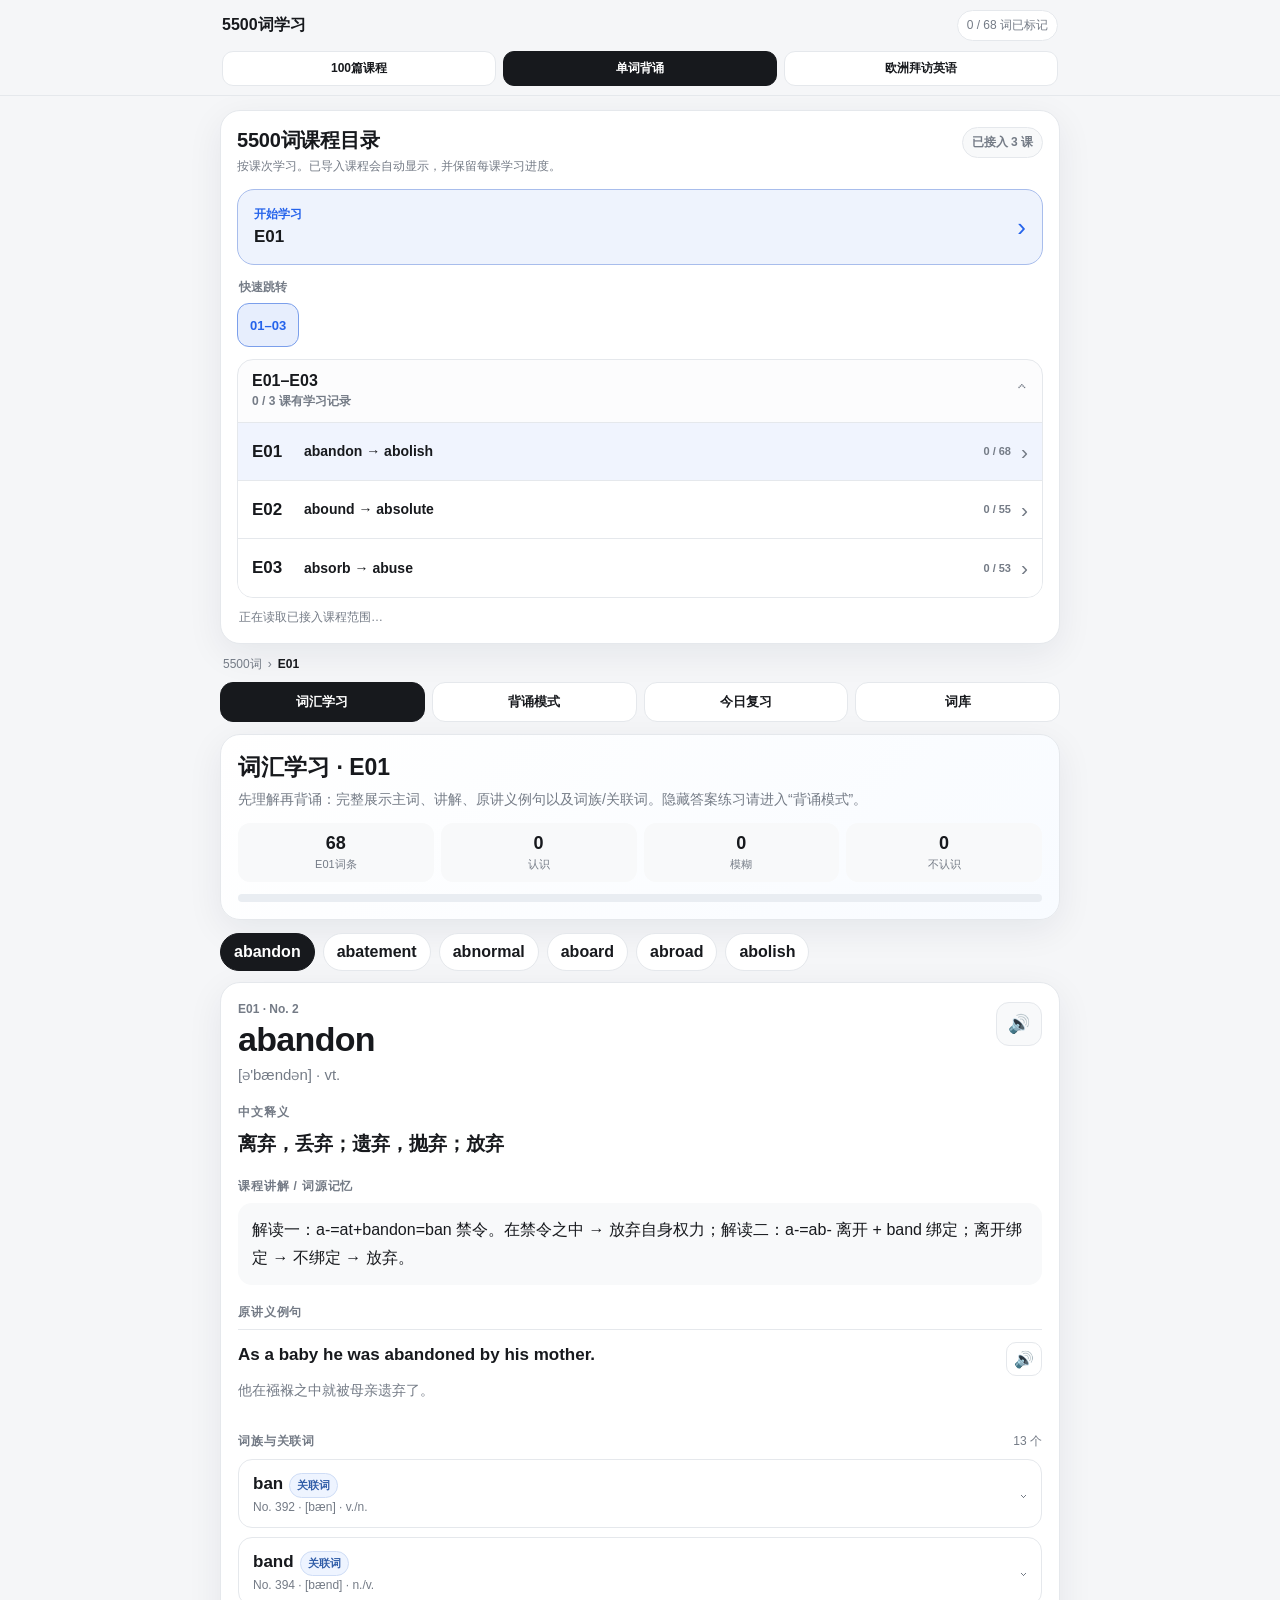
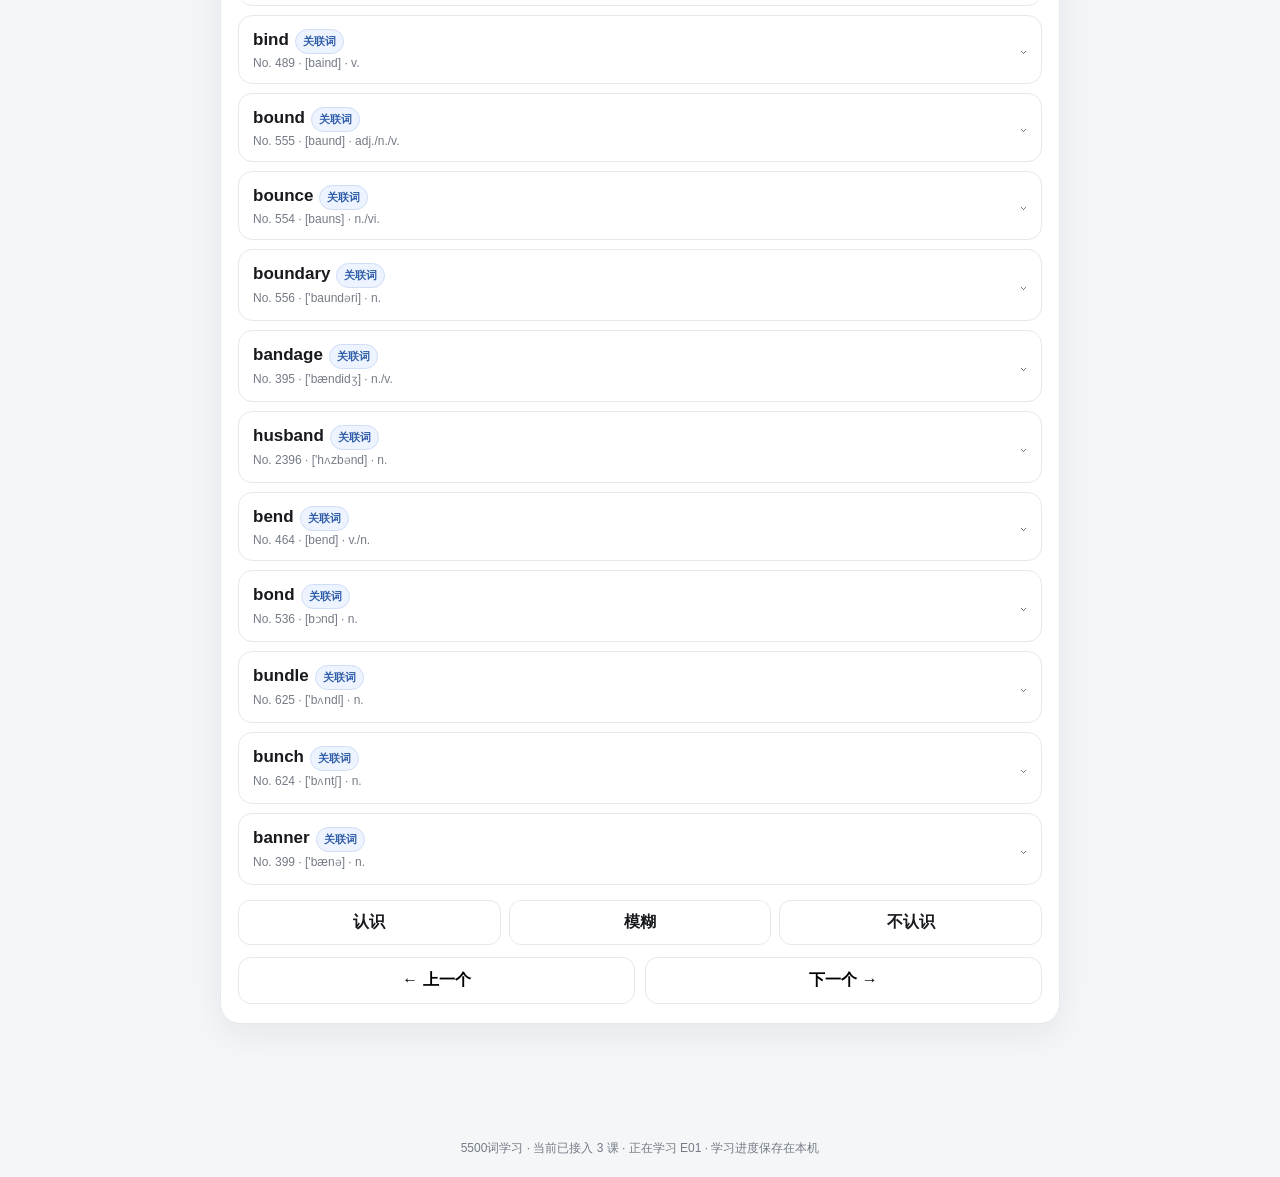
==== commit d1380206: "feat: improve vocabulary course navigation" ====
--- a/vocab.html
+++ b/vocab.html
@@ -17,6 +17,8 @@
 <main>
 <section class="course-directory" id="course-directory" aria-label="单词课程目录">
   <div class="directory-head"><div><div class="directory-title">5500词课程目录</div><div class="directory-sub">按课次学习。已导入课程会自动显示，并保留每课学习进度。</div></div><div class="directory-count" id="directory-count">正在读取…</div></div>
+  <div class="continue-card" id="continue-card"></div>
+  <div class="directory-tools"><div class="directory-tools-label">快速跳转</div><div class="quick-jump" id="quick-jump"></div></div>
   <div class="directory-list" id="directory-list"></div>
   <div class="directory-note">正在读取已接入课程范围…</div>
 </section>
--- a/vocab-directory.css
+++ b/vocab-directory.css
@@ -1,7 +1,8 @@
 .course-directory{background:var(--card);border:1px solid var(--line);border-radius:20px;padding:16px;margin:2px 0 12px;box-shadow:var(--shadow)}
-.directory-head{display:flex;align-items:flex-start;justify-content:space-between;gap:12px;margin-bottom:12px}.directory-title{font-size:20px;font-weight:850;letter-spacing:-.01em}.directory-sub{font-size:12px;color:var(--muted);margin-top:4px}.directory-count{font-size:12px;font-weight:800;color:var(--muted);border:1px solid var(--line);border-radius:999px;padding:6px 9px;white-space:nowrap;background:color-mix(in srgb,var(--bg) 70%,var(--card))}
-.directory-list{display:grid;gap:9px}.directory-item{width:100%;border:1px solid var(--line);background:color-mix(in srgb,var(--bg) 45%,var(--card));border-radius:16px;padding:14px;text-align:left;color:var(--text);cursor:pointer}.directory-item:active{transform:scale(.995)}
-.directory-row{display:flex;align-items:center;gap:10px}.directory-code{font-size:22px;font-weight:900;min-width:48px}.directory-meta{flex:1;min-width:0}.directory-name{font-weight:820;font-size:15px}.directory-detail{font-size:12px;color:var(--muted);margin-top:3px}.directory-arrow{font-size:22px;color:var(--muted)}
-.directory-progress-row{display:flex;align-items:center;gap:10px;margin-top:11px}.directory-progress{height:7px;background:var(--line);border-radius:999px;overflow:hidden;flex:1}.directory-progress i{display:block;height:100%;width:0;background:var(--blue);transition:.25s}.directory-progress-text{font-size:11px;color:var(--muted);font-weight:750;white-space:nowrap}
+.directory-head{display:flex;align-items:flex-start;justify-content:space-between;gap:12px;margin-bottom:14px}.directory-title{font-size:20px;font-weight:850;letter-spacing:-.01em}.directory-sub{font-size:12px;color:var(--muted);margin-top:4px}.directory-count{font-size:12px;font-weight:800;color:var(--muted);border:1px solid var(--line);border-radius:999px;padding:6px 9px;white-space:nowrap;background:color-mix(in srgb,var(--bg) 70%,var(--card))}
+.continue-card{margin-bottom:14px}.continue-button{display:flex;align-items:center;justify-content:space-between;gap:12px;width:100%;min-height:76px;padding:14px 16px;border:1px solid color-mix(in srgb,var(--blue) 32%,var(--line));border-radius:17px;background:color-mix(in srgb,var(--blue) 8%,var(--card));color:var(--text);text-align:left;cursor:pointer}.continue-button:active{transform:scale(.995)}.continue-copy{display:grid;gap:3px;min-width:0}.continue-label{font-size:12px;font-weight:850;color:var(--blue)}.continue-copy strong{font-size:17px;line-height:1.35;overflow-wrap:anywhere}.continue-copy>span:last-child:not(.continue-label){font-size:12px;color:var(--muted)}.continue-arrow{font-size:26px;color:var(--blue)}
+.directory-tools{margin-bottom:12px}.directory-tools-label{font-size:12px;font-weight:800;color:var(--muted);margin:0 2px 7px}.quick-jump{display:flex;flex-wrap:wrap;gap:7px}.quick-jump-button{min-height:44px;padding:8px 12px;border:1px solid var(--line);border-radius:12px;background:color-mix(in srgb,var(--bg) 55%,var(--card));color:var(--text);font-size:13px;font-weight:800;cursor:pointer}.quick-jump-button.active{border-color:color-mix(in srgb,var(--blue) 55%,var(--line));background:color-mix(in srgb,var(--blue) 11%,var(--card));color:var(--blue)}
+.directory-list{display:grid;gap:9px}.lesson-group{border:1px solid var(--line);border-radius:16px;overflow:hidden;scroll-margin-top:118px;background:color-mix(in srgb,var(--bg) 35%,var(--card))}.lesson-group-toggle{display:flex;align-items:center;justify-content:space-between;gap:12px;width:100%;min-height:58px;padding:12px 14px;border:0;background:transparent;color:var(--text);text-align:left;cursor:pointer}.lesson-group-toggle>span:first-child{display:grid;gap:3px}.lesson-group-toggle strong{font-size:16px}.lesson-group-toggle small{font-size:12px;color:var(--muted);font-weight:650}.lesson-group-chevron{font-size:22px;color:var(--muted);transition:transform .2s}.lesson-group-toggle[aria-expanded="true"] .lesson-group-chevron{transform:rotate(180deg)}
+.lesson-group-list{display:grid;border-top:1px solid var(--line)}.lesson-group-list[hidden]{display:none}.directory-item{display:flex;align-items:center;gap:10px;width:100%;min-height:58px;border:0;border-bottom:1px solid var(--line);background:var(--card);padding:11px 14px;text-align:left;color:var(--text);cursor:pointer}.directory-item:last-child{border-bottom:0}.directory-item.current{background:color-mix(in srgb,var(--blue) 7%,var(--card))}.directory-item:active{background:color-mix(in srgb,var(--blue) 10%,var(--card))}.directory-code{font-size:17px;font-weight:900;min-width:42px}.directory-meta{display:flex;align-items:center;gap:10px;flex:1;min-width:0}.directory-name{font-weight:760;font-size:14px;line-height:1.35;flex:1;min-width:0;overflow-wrap:anywhere}.directory-detail{font-size:11px;color:var(--muted);font-weight:750;white-space:nowrap}.directory-arrow{font-size:21px;color:var(--muted)}
 .directory-note{font-size:12px;color:var(--muted);line-height:1.55;margin-top:10px;padding:0 2px}.course-breadcrumb{display:flex;align-items:center;gap:6px;font-size:12px;color:var(--muted);margin:0 0 9px 3px}.course-breadcrumb b{color:var(--text)}
-@media(max-width:520px){.course-directory{border-radius:18px;padding:14px}.directory-title{font-size:18px}.directory-code{font-size:20px}.directory-count{font-size:11px;padding:5px 8px}}
+@media(max-width:520px){.course-directory{border-radius:18px;padding:14px}.directory-head{align-items:center}.directory-title{font-size:18px}.directory-sub{line-height:1.45}.directory-count{font-size:11px;padding:5px 8px}.continue-button{min-height:74px;padding:13px 14px}.continue-copy strong{font-size:16px}.quick-jump{display:grid;grid-template-columns:repeat(3,minmax(0,1fr))}.quick-jump-button{padding:7px 5px}.directory-item{min-height:60px;padding:10px 12px}.directory-meta{display:grid;gap:2px}.directory-name{font-size:14px}.directory-detail{font-size:11px}.lesson-group-toggle{min-height:60px;padding:11px 12px}}
